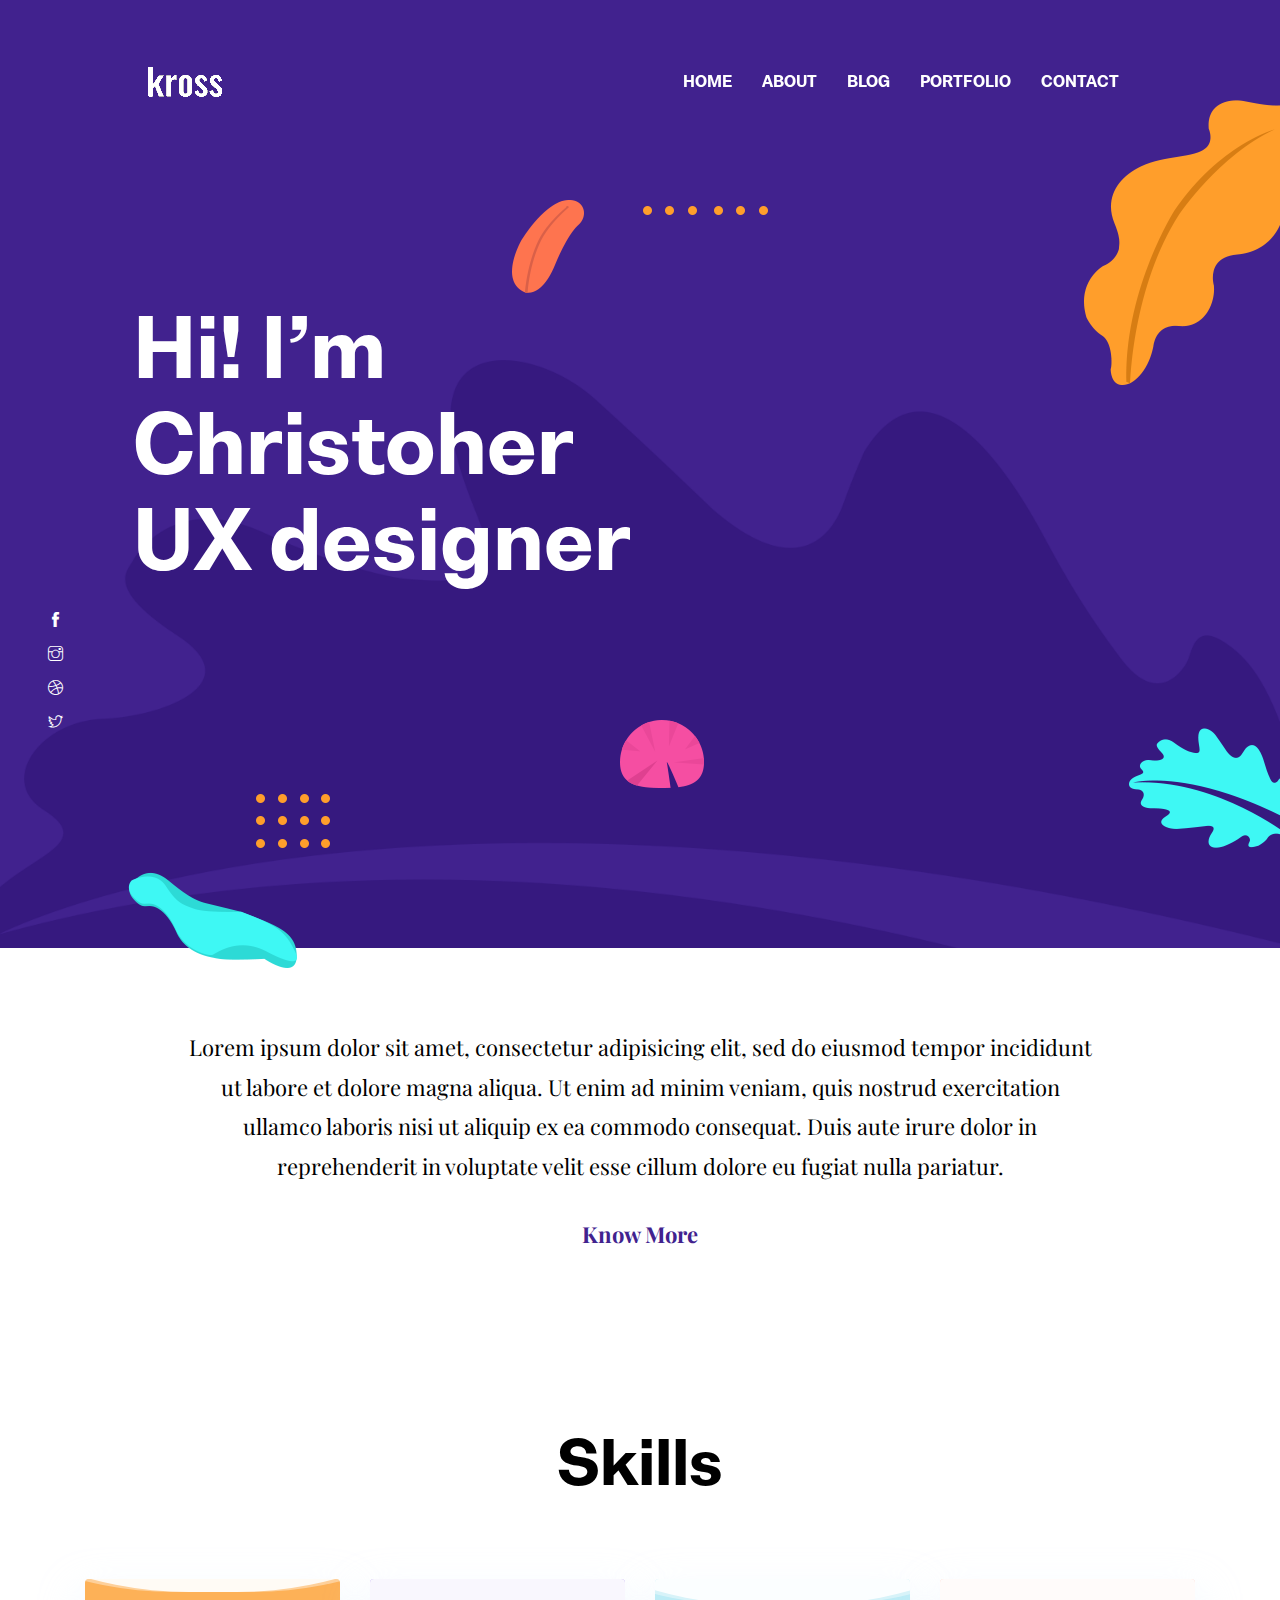
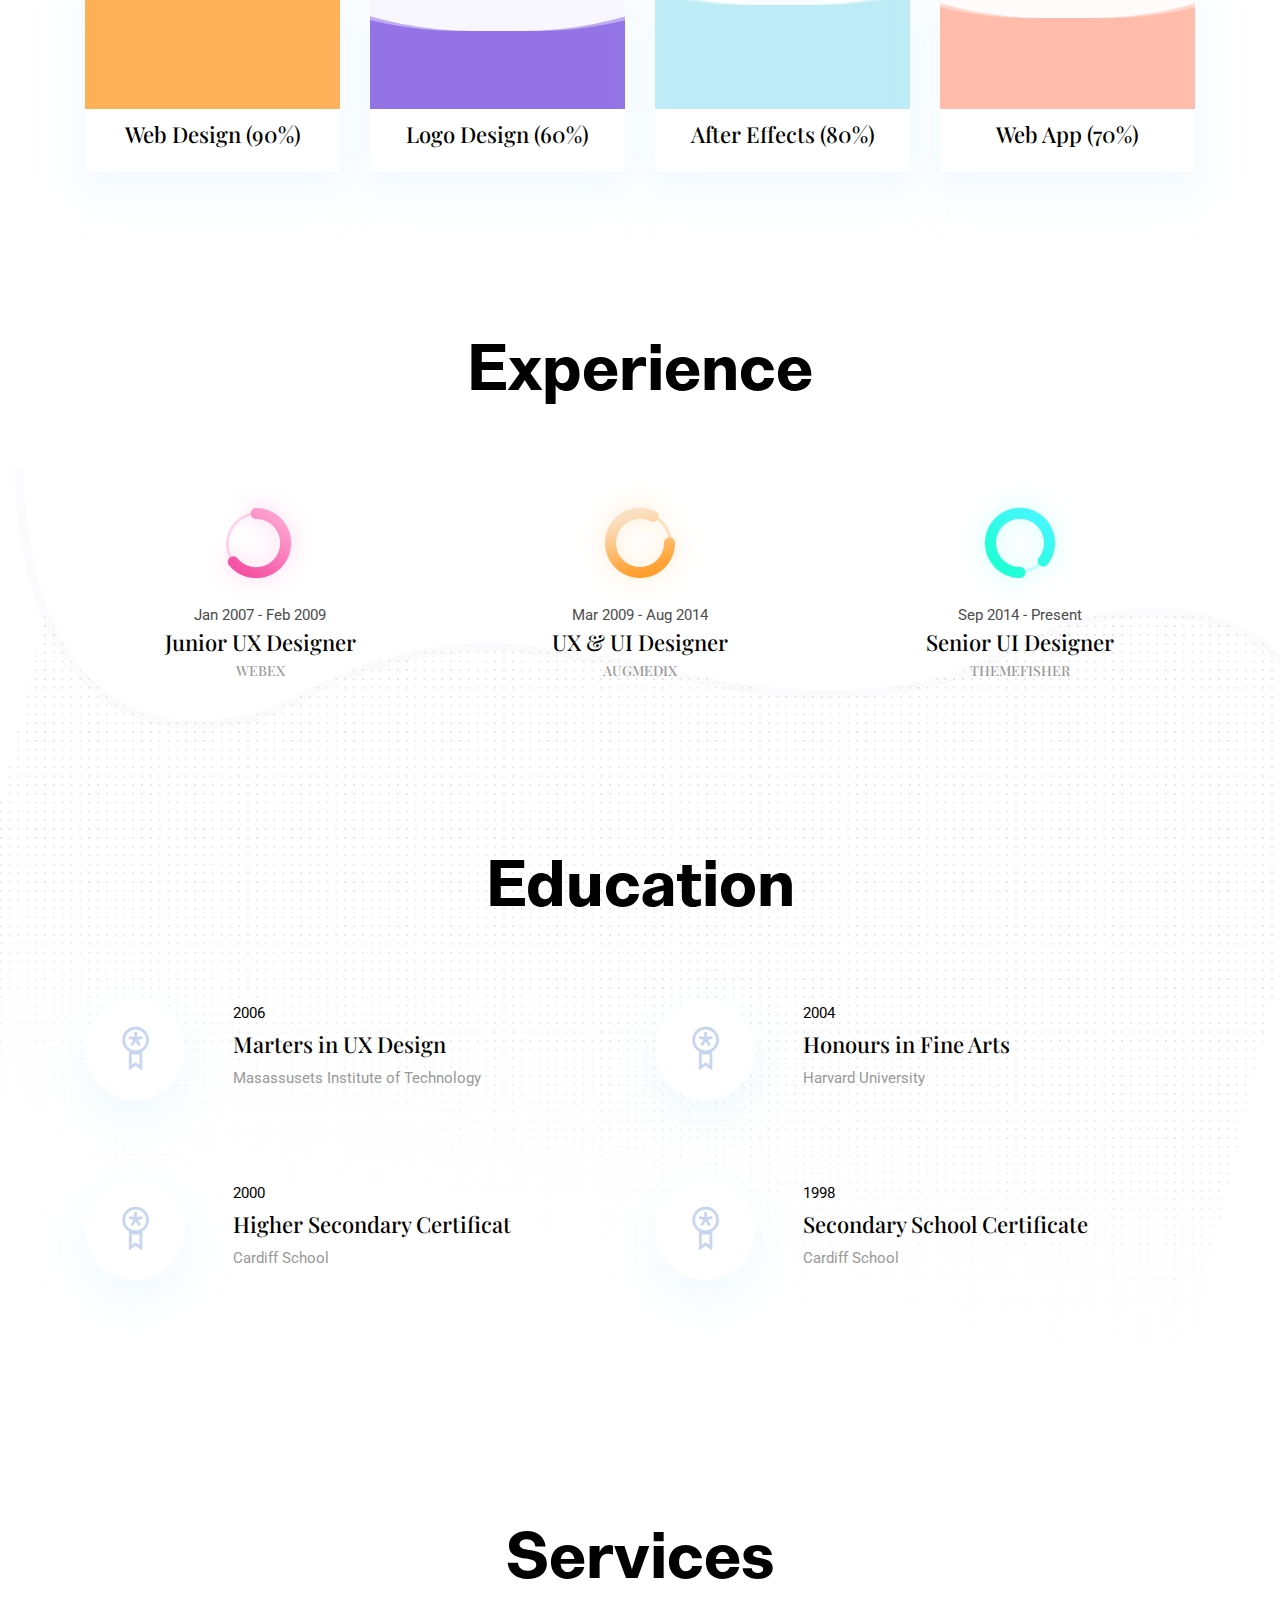
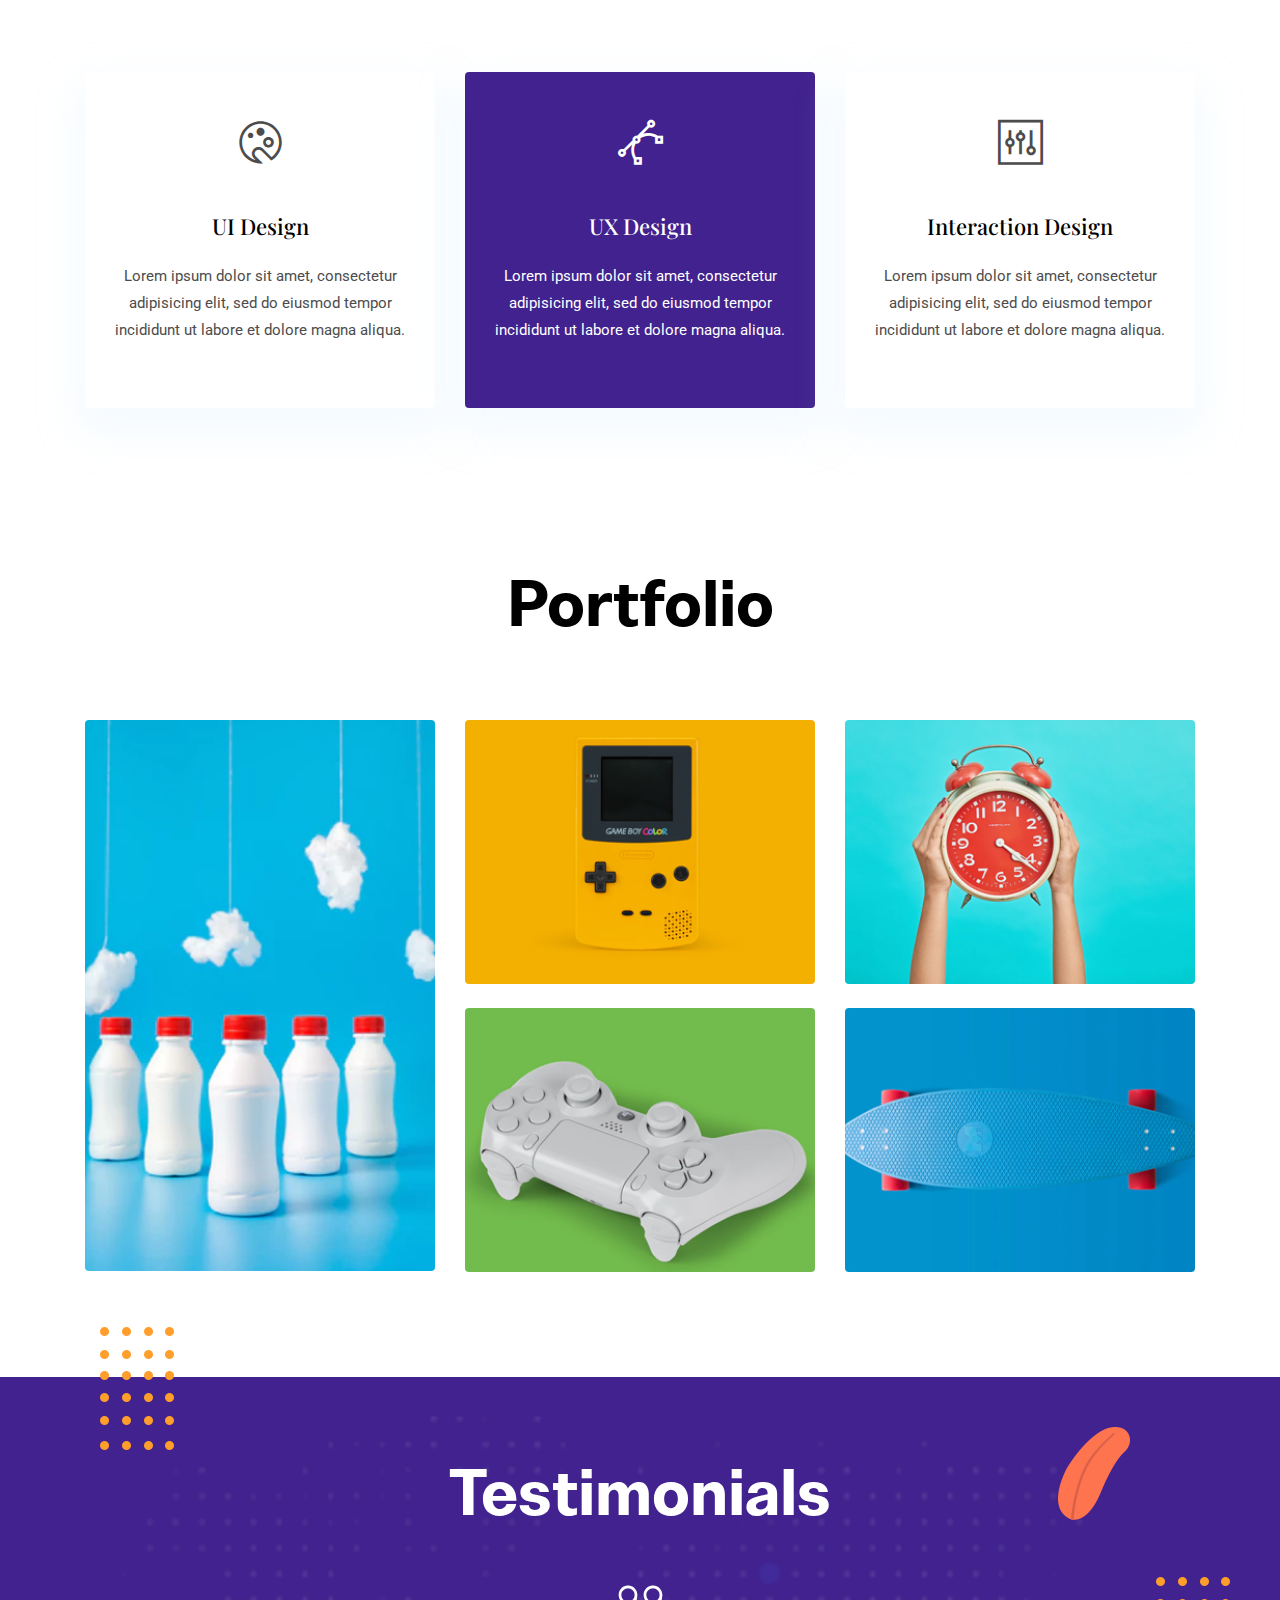
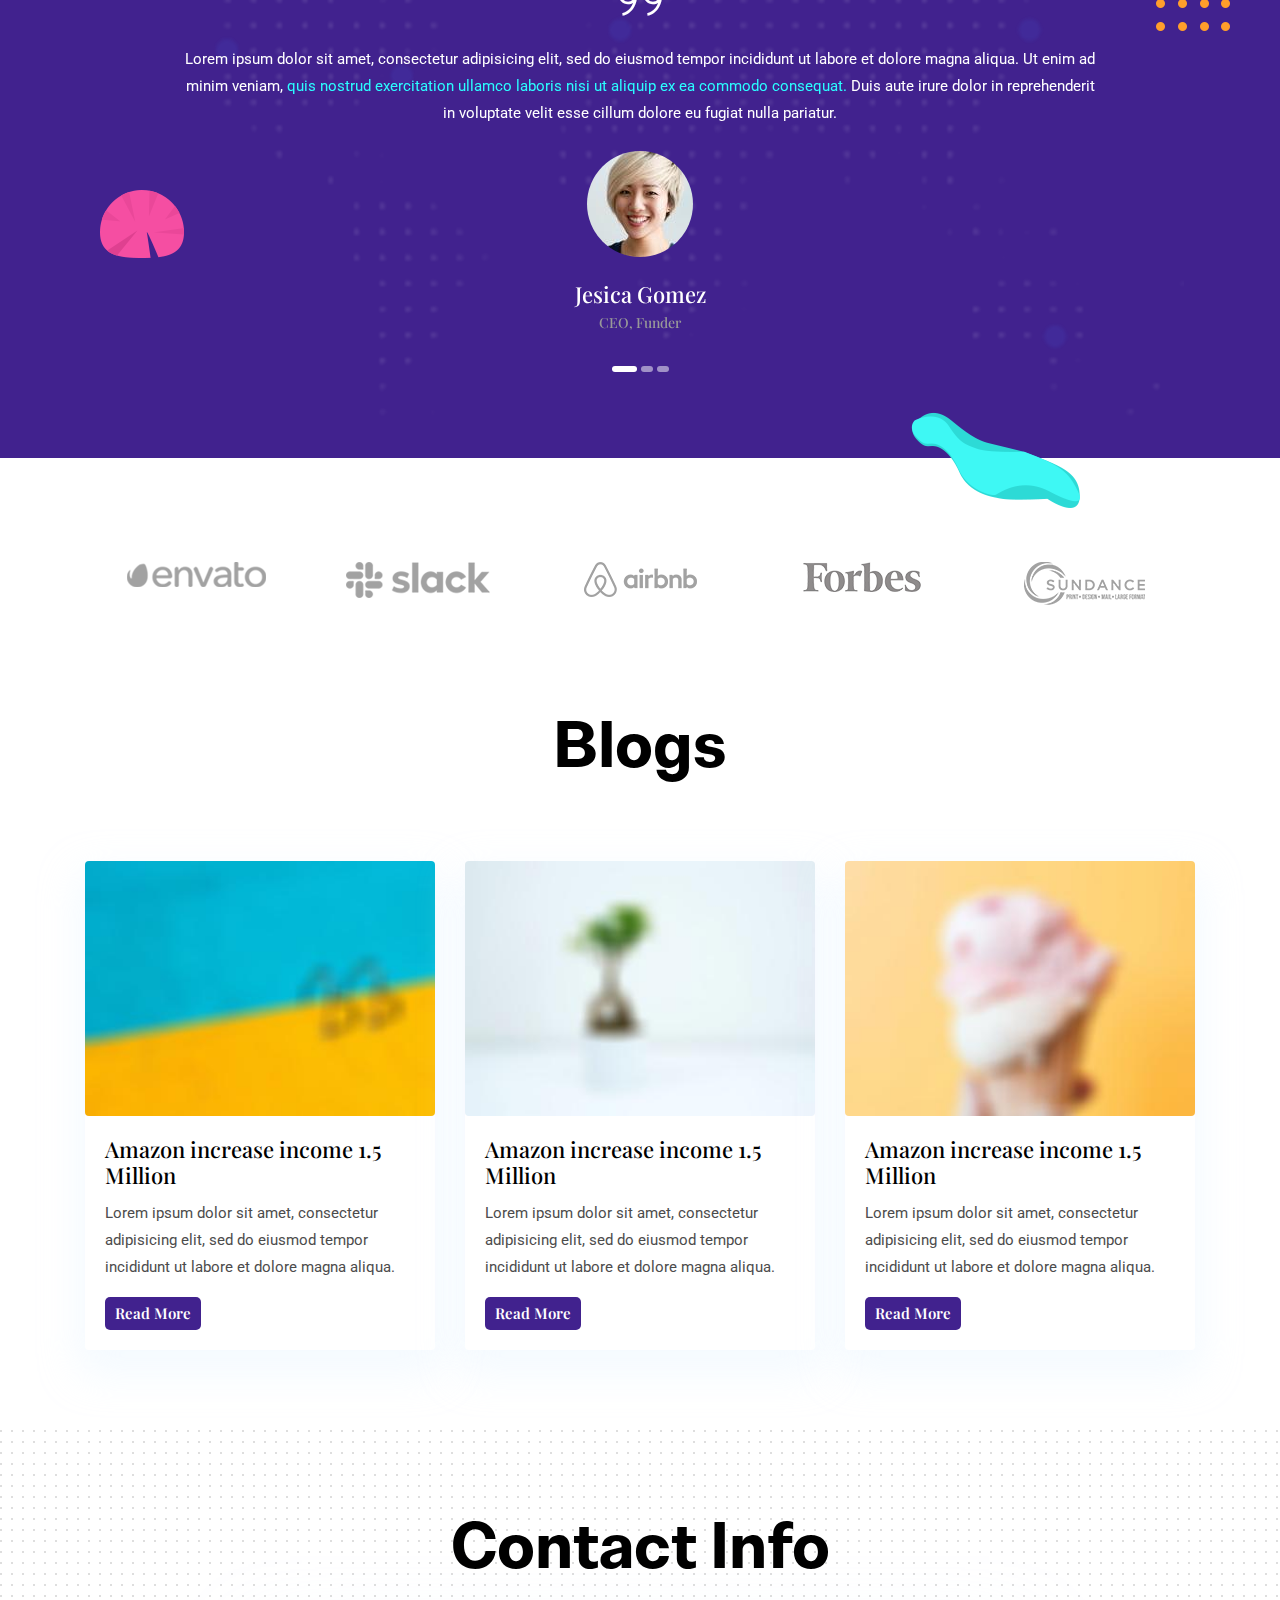
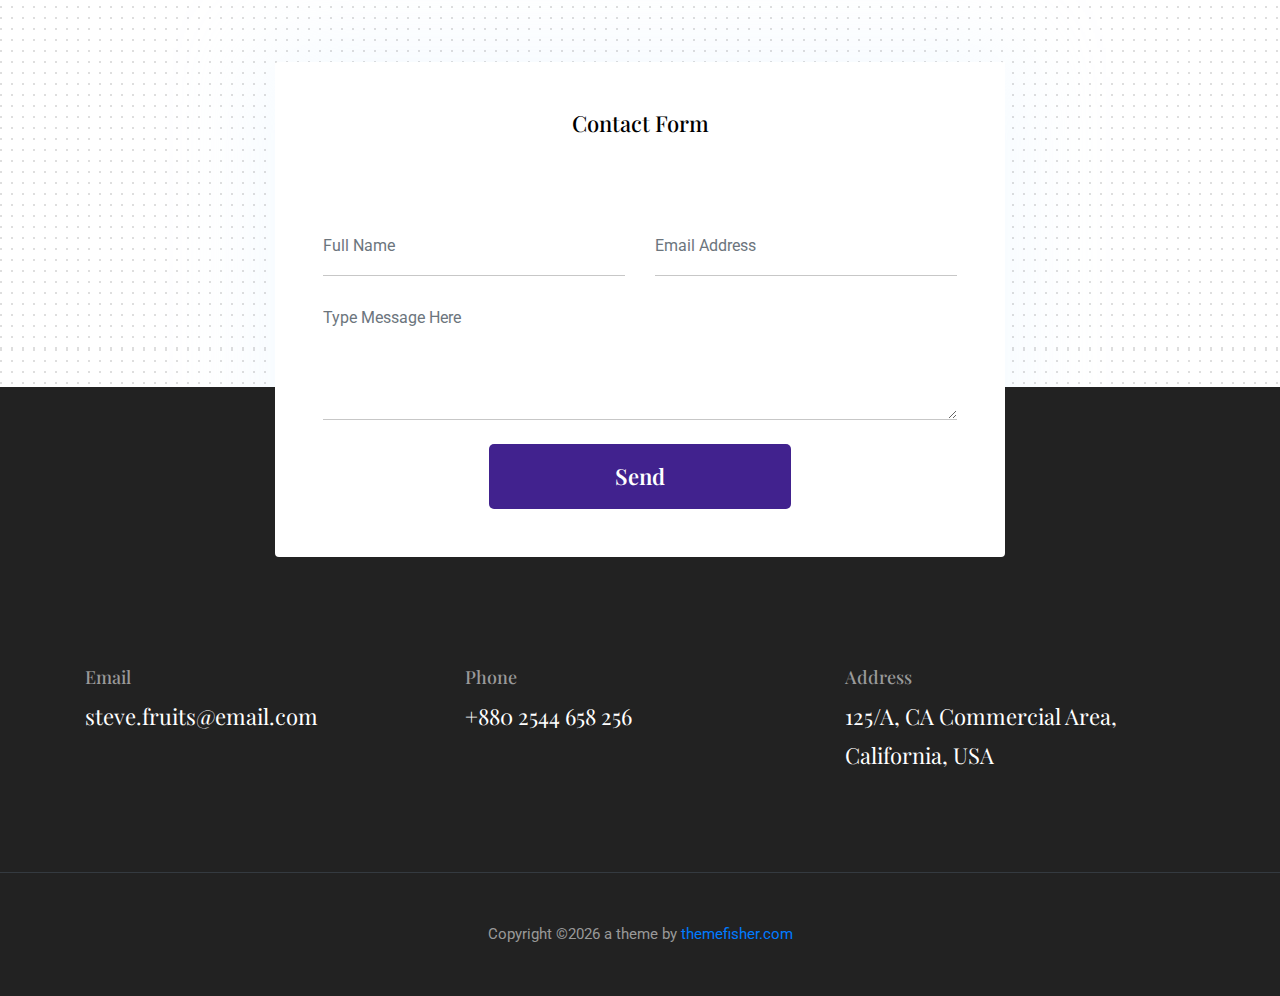
==== index.html @ 49ce43c1 "first commit" ====
<!DOCTYPE html>
<html lang="zxx">

<head>
  <meta charset="utf-8">
  <title>Kross | Portfolio Template</title>

  <!-- mobile responsive meta -->
  <meta name="viewport" content="width=device-width, initial-scale=1">
  <meta name="viewport" content="width=device-width, initial-scale=1, maximum-scale=1">
  
  <!-- ** Plugins Needed for the Project ** -->
  <!-- Bootstrap -->
  <link rel="stylesheet" href="plugins/bootstrap/bootstrap.min.css">
  <!-- slick slider -->
  <link rel="stylesheet" href="plugins/slick/slick.css">
  <!-- themefy-icon -->
  <link rel="stylesheet" href="plugins/themify-icons/themify-icons.css">

  <!-- Main Stylesheet -->
  <link href="css/style.css" rel="stylesheet">
  
  <!--Favicon-->
  <link rel="shortcut icon" href="images/favicon.ico" type="image/x-icon">
  <link rel="icon" href="images/favicon.ico" type="image/x-icon">

</head>

<body>
  

<header class="navigation fixed-top">
  <nav class="navbar navbar-expand-lg navbar-dark">
    <a class="navbar-brand font-tertiary h3" href="index.html"><img src="images/logo.png" alt="Myself"></a>
    <button class="navbar-toggler" type="button" data-toggle="collapse" data-target="#navigation"
      aria-controls="navigation" aria-expanded="false" aria-label="Toggle navigation">
      <span class="navbar-toggler-icon"></span>
    </button>

    <div class="collapse navbar-collapse text-center" id="navigation">
      <ul class="navbar-nav ml-auto">
        <li class="nav-item active">
          <a class="nav-link" href="index.html">Home</a>
        </li>
        <li class="nav-item">
          <a class="nav-link" href="about.html">about</a>
        </li>
        <li class="nav-item">
          <a class="nav-link" href="blog.html">Blog</a>
        </li>
        <li class="nav-item">
          <a class="nav-link" href="portfolio.html">Portfolio</a>
        </li>
        <li class="nav-item">
          <a class="nav-link" href="contact.html">Contact</a>
        </li>
      </ul>
    </div>
  </nav>
</header>

<!-- hero area -->
<section class="hero-area bg-primary" id="parallax">
  <div class="container">
    <div class="row">
      <div class="col-lg-11 mx-auto">
        <h1 class="text-white font-tertiary">Hi! I’m <br> Christoher <br> UX designer</h1>
      </div>
    </div>
  </div>
  <div class="layer-bg w-100">
    <img class="img-fluid w-100" src="images/illustrations/leaf-bg.png" alt="bg-shape">
  </div>
  <div class="layer" id="l2">
    <img src="images/illustrations/dots-cyan.png" alt="bg-shape">
  </div>
  <div class="layer" id="l3">
    <img src="images/illustrations/leaf-orange.png" alt="bg-shape">
  </div>
  <div class="layer" id="l4">
    <img src="images/illustrations/dots-orange.png" alt="bg-shape">
  </div>
  <div class="layer" id="l5">
    <img src="images/illustrations/leaf-yellow.png" alt="bg-shape">
  </div>
  <div class="layer" id="l6">
    <img src="images/illustrations/leaf-cyan.png" alt="bg-shape">
  </div>
  <div class="layer" id="l7">
    <img src="images/illustrations/dots-group-orange.png" alt="bg-shape">
  </div>
  <div class="layer" id="l8">
    <img src="images/illustrations/leaf-pink-round.png" alt="bg-shape">
  </div>
  <div class="layer" id="l9">
    <img src="images/illustrations/leaf-cyan-2.png" alt="bg-shape">
  </div>
  <!-- social icon -->
  <ul class="list-unstyled ml-5 mt-3 position-relative zindex-1">
    <li class="mb-3"><a class="text-white" href="#"><i class="ti-facebook"></i></a></li>
    <li class="mb-3"><a class="text-white" href="#"><i class="ti-instagram"></i></a></li>
    <li class="mb-3"><a class="text-white" href="#"><i class="ti-dribbble"></i></a></li>
    <li class="mb-3"><a class="text-white" href="#"><i class="ti-twitter"></i></a></li>
  </ul>
  <!-- /social icon -->
</section>
<!-- /hero area -->

<!-- about -->
<section class="section">
  <div class="container">
    <div class="row">
      <div class="col-lg-10 mx-auto text-center">
        <p class="font-secondary paragraph-lg text-dark">Lorem ipsum dolor sit amet, consectetur adipisicing elit, sed
          do eiusmod tempor incididunt ut labore et dolore magna aliqua. Ut enim ad minim veniam, quis nostrud
          exercitation ullamco laboris nisi ut aliquip ex ea commodo consequat. Duis aute irure dolor in reprehenderit
          in voluptate velit esse cillum dolore eu fugiat nulla pariatur.</p>
        <a href="about.html" class="btn btn-transparent">know more</a>
      </div>
    </div>
  </div>
</section>
<!-- /about -->

<!-- skills -->
<section class="section">
  <div class="container">
    <div class="row">
      <div class="col-lg-12 text-center">
        <h2 class="section-title">Skills</h2>
      </div>
      <div class="col-lg-3 col-sm-6 mb-4 mb-lg-0">
        <div class="card shadow text-center">
          <div class="position-relative rounded-top progress-wrapper" data-color="#fdb157">
            <div class="wave" data-progress="90%"></div>
          </div>
          <div class="card-footer bg-white">
            <h4 class="card-title">Web Design (90%)</h4>
          </div>
        </div>
      </div>
      <div class="col-lg-3 col-sm-6 mb-4 mb-lg-0">
        <div class="card shadow text-center">
          <div class="position-relative rounded-top progress-wrapper" data-color="#9473e6">
            <div class="wave" data-progress="60%"></div>
          </div>
          <div class="card-footer bg-white">
            <h4 class="card-title">Logo Design (60%)</h4>
          </div>
        </div>
      </div>
      <div class="col-lg-3 col-sm-6 mb-4 mb-lg-0">
        <div class="card shadow text-center">
          <div class="position-relative rounded-top progress-wrapper" data-color="#bdecf6">
            <div class="wave" data-progress="80%"></div>
          </div>
          <div class="card-footer bg-white">
            <h4 class="card-title">After Effects (80%)</h4>
          </div>
        </div>
      </div>
      <div class="col-lg-3 col-sm-6 mb-4 mb-lg-0">
        <div class="card shadow text-center">
          <div class="position-relative rounded-top progress-wrapper" data-color="#ffbcaa">
            <div class="wave" data-progress="70%"></div>
          </div>
          <div class="card-footer bg-white">
            <h4 class="card-title">Web App (70%)</h4>
          </div>
        </div>
      </div>
    </div>
  </div>
</section>
<!-- /skills -->

<!-- experience -->
<section class="section">
  <div class="container">
    <div class="row justify-content-around">
      <div class="col-lg-12 text-center">
        <h2 class="section-title">Experience</h2>
      </div>
      <div class="col-lg-3 col-md-4 text-center">
        <img src="images/experience/icon-1.png" alt="icon">
        <p class="mb-0">Jan 2007 - Feb 2009</p>
        <h4>Junior UX Designer</h4>
        <h6 class="text-light">WEBEX</h6>
      </div>
      <div class="col-lg-3 col-md-4 text-center">
        <img src="images/experience/icon-2.png" alt="icon">
        <p class="mb-0">Mar 2009 - Aug 2014</p>
        <h4>UX & UI Designer</h4>
        <h6 class="text-light">AUGMEDIX</h6>
      </div>
      <div class="col-lg-3 col-md-4 text-center">
        <img src="images/experience/icon-3.png" alt="icon">
        <p class="mb-0">Sep 2014 - Present</p>
        <h4>Senior UI Designer</h4>
        <h6 class="text-light">THEMEFISHER</h6>
      </div>
    </div>
  </div>
</section>
<!-- ./experience -->

<!-- education -->
<section class="section position-relative">
  <div class="container">
    <div class="row">
      <div class="col-lg-12 text-center">
        <h2 class="section-title">Education</h2>
      </div>
      <div class="col-lg-6 col-md-6 mb-80">
        <div class="d-flex">
          <div class="mr-lg-5 mr-3">
            <i class="ti-medall icon icon-light icon-bg bg-white shadow rounded-circle d-block"></i>
          </div>
          <div>
            <p class="text-dark mb-1">2006</p>
            <h4>Marters in UX Design</h4>
            <p class="mb-0 text-light">Masassusets Institute of Technology</p>
          </div>
        </div>
      </div>
      <div class="col-lg-6 col-md-6 mb-80">
        <div class="d-flex">
          <div class="mr-lg-5 mr-3">
            <i class="ti-medall icon icon-light icon-bg bg-white shadow rounded-circle d-block"></i>
          </div>
          <div>
            <p class="text-dark mb-1">2004</p>
            <h4>Honours in Fine Arts</h4>
            <p class="mb-0 text-light">Harvard University</p>
          </div>
        </div>
      </div>
      <div class="col-lg-6 col-md-6 mb-80">
        <div class="d-flex">
          <div class="mr-lg-5 mr-3">
            <i class="ti-medall icon icon-light icon-bg bg-white shadow rounded-circle d-block"></i>
          </div>
          <div>
            <p class="text-dark mb-1">2000</p>
            <h4>Higher Secondary Certificat</h4>
            <p class="mb-0 text-light">Cardiff School</p>
          </div>
        </div>
      </div>
      <div class="col-lg-6 col-md-6 mb-80">
        <div class="d-flex">
          <div class="mr-lg-5 mr-3">
            <i class="ti-medall icon icon-light icon-bg bg-white shadow rounded-circle d-block"></i>
          </div>
          <div>
            <p class="text-dark mb-1">1998</p>
            <h4>Secondary School Certificate</h4>
            <p class="mb-0 text-light">Cardiff School</p>
          </div>
        </div>
      </div>
    </div>
  </div>
  <!-- bg image -->
  <img class="img-fluid edu-bg-image w-100" src="images/backgrounds/education-bg.png" alt="bg-image">
</section>
<!-- /education -->

<!-- services -->
<section class="section">
  <div class="container">
    <div class="row">
      <div class="col-12 text-center">
        <h2 class="section-title">Services</h2>
      </div>
      <div class="col-md-4 mb-4 mb-md-0">
        <div class="card hover-shadow shadow">
          <div class="card-body text-center px-4 py-5">
            <i class="ti-palette icon mb-5 d-inline-block"></i>
            <h4 class="mb-4">UI Design</h4>
            <p>Lorem ipsum dolor sit amet, consectetur adipisicing elit, sed do eiusmod tempor incididunt ut labore et
              dolore magna aliqua.</p>
          </div>
        </div>
      </div>
      <div class="col-md-4 mb-4 mb-md-0">
        <div class="card active-bg-primary hover-shadow shadow">
          <div class="card-body text-center px-4 py-5">
            <i class="ti-vector icon mb-5 d-inline-block"></i>
            <h4 class="mb-4">UX Design</h4>
            <p>Lorem ipsum dolor sit amet, consectetur adipisicing elit, sed do eiusmod tempor incididunt ut labore et
              dolore magna aliqua.</p>
          </div>
        </div>
      </div>
      <div class="col-md-4 mb-4 mb-md-0">
        <div class="card hover-shadow shadow">
          <div class="card-body text-center px-4 py-5">
            <i class="ti-panel icon mb-5 d-inline-block"></i>
            <h4 class="mb-4">Interaction Design</h4>
            <p>Lorem ipsum dolor sit amet, consectetur adipisicing elit, sed do eiusmod tempor incididunt ut labore et
              dolore magna aliqua.</p>
          </div>
        </div>
      </div>
    </div>
  </div>
</section>
<!-- /services -->

<!-- portfolio -->
<section class="section">
  <div class="container">
    <div class="row">
      <div class="col-12 text-center">
        <h2 class="section-title">Portfolio</h2>
      </div>
    </div>
    <div class="row shuffle-wrapper">
      <div class="col-lg-4 col-6 mb-4 shuffle-item">
        <div class="position-relative rounded hover-wrapper">
          <img src="images/portfolio/item-1.png" alt="portfolio-image" class="img-fluid rounded w-100">
          <div class="hover-overlay">
            <div class="hover-content">
              <a class="btn btn-light btn-sm" href="project-single.html">view project</a>
            </div>
          </div>
        </div>
      </div>
      <div class="col-lg-4 col-6 mb-4 shuffle-item">
        <div class="position-relative rounded hover-wrapper">
          <img src="images/portfolio/item-2.png" alt="portfolio-image" class="img-fluid rounded w-100">
          <div class="hover-overlay">
            <div class="hover-content">
              <a class="btn btn-light btn-sm" href="project-single.html">view project</a>
            </div>
          </div>
        </div>
      </div>
      <div class="col-lg-4 col-6 mb-4 shuffle-item">
        <div class="position-relative rounded hover-wrapper">
          <img src="images/portfolio/item-3.png" alt="portfolio-image" class="img-fluid rounded w-100">
          <div class="hover-overlay">
            <div class="hover-content">
              <a class="btn btn-light btn-sm" href="project-single.html">view project</a>
            </div>
          </div>
        </div>
      </div>
      <div class="col-lg-4 col-6 mb-4 shuffle-item">
        <div class="position-relative rounded hover-wrapper">
          <img src="images/portfolio/item-4.png" alt="portfolio-image" class="img-fluid rounded w-100">
          <div class="hover-overlay">
            <div class="hover-content">
              <a class="btn btn-light btn-sm" href="project-single.html">view project</a>
            </div>
          </div>
        </div>
      </div>
      <div class="col-lg-4 col-6 mb-4 shuffle-item">
        <div class="position-relative rounded hover-wrapper">
          <img src="images/portfolio/item-5.png" alt="portfolio-image" class="img-fluid rounded w-100">
          <div class="hover-overlay">
            <div class="hover-content">
              <a class="btn btn-light btn-sm" href="project-single.html">view project</a>
            </div>
          </div>
        </div>
      </div>
    </div>
  </div>
</section>
<!-- /portfolio -->

<!-- testimonial -->
<section class="section bg-primary position-relative testimonial-bg-shapes">
  <div class="container">
    <div class="row">
      <div class="col-12 text-center">
        <h2 class="section-title text-white mb-5">Testimonials</h2>
      </div>
      <div class="col-lg-10 mx-auto testimonial-slider">
        <!-- slider-item -->
        <div class="text-center testimonial-content">
          <i class="ti-quote-right text-white icon mb-4 d-inline-block"></i>
          <p class="text-white mb-4">Lorem ipsum dolor sit amet, consectetur adipisicing elit, sed do eiusmod tempor
            incididunt ut labore et dolore magna aliqua. Ut enim ad minim veniam, <strong>quis nostrud exercitation
              ullamco laboris nisi ut aliquip ex ea commodo consequat.</strong> Duis aute irure dolor in reprehenderit
            in voluptate velit esse cillum dolore eu fugiat nulla pariatur.</p>
          <img class="img-fluid rounded-circle mb-4 d-inline-block" src="images/testimonial/client-1.png"
            alt="client-image">
          <h4 class="text-white">Jesica Gomez</h4>
          <h6 class="text-light mb-4">CEO, Funder</h6>
        </div>
        <!-- slider-item -->
        <div class="text-center testimonial-content">
          <i class="ti-quote-right text-white icon mb-4 d-inline-block"></i>
          <p class="text-white mb-4">Lorem ipsum dolor sit amet, consectetur adipisicing elit, sed do eiusmod tempor
            incididunt ut labore et dolore magna aliqua. Ut enim ad minim veniam, <strong>quis nostrud exercitation
              ullamco
              laboris nisi ut aliquip ex ea commodo consequat.</strong> Duis aute irure dolor in reprehenderit in
            voluptate velit
            esse cillum dolore eu fugiat nulla pariatur.</p>
          <img class="img-fluid rounded-circle mb-4 d-inline-block" src="images/testimonial/client-1.png"
            alt="client-image">
          <h4 class="text-white">Jesica Gomez</h4>
          <h6 class="text-light mb-4">CEO, Funder</h6>
        </div>
        <!-- slider-item -->
        <div class="text-center testimonial-content">
          <i class="ti-quote-right text-white icon mb-4 d-inline-block"></i>
          <p class="text-white mb-4">Lorem ipsum dolor sit amet, consectetur adipisicing elit, sed do eiusmod tempor
            incididunt ut labore et dolore magna aliqua. Ut enim ad minim veniam, <strong>quis nostrud exercitation
              ullamco
              laboris nisi ut aliquip ex ea commodo consequat.</strong> Duis aute irure dolor in reprehenderit in
            voluptate velit
            esse cillum dolore eu fugiat nulla pariatur.</p>
          <img class="img-fluid rounded-circle mb-4 d-inline-block" src="images/testimonial/client-1.png"
            alt="client-image">
          <h4 class="text-white">Jesica Gomez</h4>
          <h6 class="text-light mb-4">CEO, Funder</h6>
        </div>
      </div>
    </div>
  </div>
  <!-- bg shapes -->
  <img src="images/backgrounds/map.png" alt="map" class="img-fluid bg-map">
  <img src="images/illustrations/dots-group-v.png" alt="bg-shape" class="img-fluid bg-shape-1">
  <img src="images/illustrations/leaf-orange.png" alt="bg-shape" class="img-fluid bg-shape-2">
  <img src="images/illustrations/dots-group-sm.png" alt="bg-shape" class="img-fluid bg-shape-3">
  <img src="images/illustrations/leaf-pink-round.png" alt="bg-shape" class="img-fluid bg-shape-4">
  <img src="images/illustrations/leaf-cyan.png" alt="bg-shape" class="img-fluid bg-shape-5">
</section>
<!-- /testimonial -->

<!-- client logo slider -->
<section class="section pb-0">
  <div class="container">
    <div class="client-logo-slider d-flex align-items-center">
      <a href="#" class="text-center d-block outline-0 p-4"><img class="d-unset img-fluid"
          src="images/clients-logo/client-logo-1.png" alt="client-logo"></a>
      <a href="#" class="text-center d-block outline-0 p-4"><img class="d-unset img-fluid"
          src="images/clients-logo/client-logo-2.png" alt="client-logo"></a>
      <a href="#" class="text-center d-block outline-0 p-4"><img class="d-unset img-fluid"
          src="images/clients-logo/client-logo-3.png" alt="client-logo"></a>
      <a href="#" class="text-center d-block outline-0 p-4"><img class="d-unset img-fluid"
          src="images/clients-logo/client-logo-4.png" alt="client-logo"></a>
      <a href="#" class="text-center d-block outline-0 p-4"><img class="d-unset img-fluid"
          src="images/clients-logo/client-logo-5.png" alt="client-logo"></a>
      <a href="#" class="text-center d-block outline-0 p-4"><img class="d-unset img-fluid"
          src="images/clients-logo/client-logo-1.png" alt="client-logo"></a>
      <a href="#" class="text-center d-block outline-0 p-4"><img class="d-unset img-fluid"
          src="images/clients-logo/client-logo-2.png" alt="client-logo"></a>
      <a href="#" class="text-center d-block outline-0 p-4"><img class="d-unset img-fluid"
          src="images/clients-logo/client-logo-3.png" alt="client-logo"></a>
      <a href="#" class="text-center d-block outline-0 p-4"><img class="d-unset img-fluid"
          src="images/clients-logo/client-logo-4.png" alt="client-logo"></a>
      <a href="#" class="text-center d-block outline-0 p-4"><img class="d-unset img-fluid"
          src="images/clients-logo/client-logo-5.png" alt="client-logo"></a>
    </div>
  </div>
</section>
<!-- /client logo slider -->

<!-- blog -->
<section class="section">
  <div class="container">
    <div class="row">
      <div class="col-12 text-center">
        <h2 class="section-title">Blogs</h2>
      </div>
      <div class="col-lg-4 col-sm-6 mb-4 mb-lg-0">
        <article class="card shadow">
          <img class="rounded card-img-top" src="images/blog/post-3.jpg" alt="post-thumb">
          <div class="card-body">
            <h4 class="card-title"><a class="text-dark" href="blog-single.html">Amazon increase income 1.5 Million</a>
            </h4>
            <p class="cars-text">Lorem ipsum dolor sit amet, consectetur adipisicing elit, sed do eiusmod tempor
              incididunt ut labore et
              dolore magna aliqua.</p>
            <a href="blog-single.html" class="btn btn-xs btn-primary">Read More</a>
          </div>
        </article>
      </div>
      <div class="col-lg-4 col-sm-6 mb-4 mb-lg-0">
        <article class="card shadow">
          <img class="rounded card-img-top" src="images/blog/post-4.jpg" alt="post-thumb">
          <div class="card-body">
            <h4 class="card-title"><a class="text-dark" href="blog-single.html">Amazon increase income 1.5 Million</a>
            </h4>
            <p class="cars-text">Lorem ipsum dolor sit amet, consectetur adipisicing elit, sed do eiusmod tempor
              incididunt ut labore et
              dolore magna aliqua.</p>
            <a href="blog-single.html" class="btn btn-xs btn-primary">Read More</a>
          </div>
        </article>
      </div>
      <div class="col-lg-4 col-sm-6 mb-4 mb-lg-0">
        <article class="card shadow">
          <img class="rounded card-img-top" src="images/blog/post-2.jpg" alt="post-thumb">
          <div class="card-body">
            <h4 class="card-title"><a class="text-dark" href="blog-single.html">Amazon increase income 1.5 Million</a>
            </h4>
            <p class="cars-text">Lorem ipsum dolor sit amet, consectetur adipisicing elit, sed do eiusmod tempor
              incididunt ut labore et
              dolore magna aliqua.</p>
            <a href="blog-single.html" class="btn btn-xs btn-primary">Read More</a>
          </div>
        </article>
      </div>
    </div>
  </div>
</section>
<!-- /blog -->

<!-- contact -->
<section class="section section-on-footer" data-background="images/backgrounds/bg-dots.png">
  <div class="container">
    <div class="row">
      <div class="col-12 text-center">
        <h2 class="section-title">Contact Info</h2>
      </div>
      <div class="col-lg-8 mx-auto">
        <div class="bg-white rounded text-center p-5 shadow-down">
          <h4 class="mb-80">Contact Form</h4>
          <form action="#" class="row">
            <div class="col-md-6">
              <input type="text" id="name" name="name" placeholder="Full Name" class="form-control px-0 mb-4">
            </div>
            <div class="col-md-6">
              <input type="email" id="email" name="email" placeholder="Email Address" class="form-control px-0 mb-4">
            </div>
            <div class="col-12">
              <textarea name="message" id="message" class="form-control px-0 mb-4"
                placeholder="Type Message Here"></textarea>
            </div>
            <div class="col-lg-6 col-10 mx-auto">
              <button class="btn btn-primary w-100">send</button>
            </div>
          </form>
        </div>
      </div>
    </div>
  </div>
</section>
<!-- /contact -->

<!-- footer -->
<footer class="bg-dark footer-section">
  <div class="section">
    <div class="container">
      <div class="row">
        <div class="col-md-4">
          <h5 class="text-light">Email</h5>
          <p class="text-white paragraph-lg font-secondary">steve.fruits@email.com</p>
        </div>
        <div class="col-md-4">
          <h5 class="text-light">Phone</h5>
          <p class="text-white paragraph-lg font-secondary">+880 2544 658 256</p>
        </div>
        <div class="col-md-4">
          <h5 class="text-light">Address</h5>
          <p class="text-white paragraph-lg font-secondary">125/A, CA Commercial Area, California, USA</p>
        </div>
      </div>
    </div>
  </div>
  <div class="border-top text-center border-dark py-5">
    <p class="mb-0 text-light">Copyright ©<script>
        var CurrentYear = new Date().getFullYear()
        document.write(CurrentYear)
      </script> a theme by <a href="https://themefisher.com">themefisher.com</a></p>
  </div>
</footer>
<!-- /footer -->

<!-- jQuery -->
<script src="plugins/jQuery/jquery.min.js"></script>
<!-- Bootstrap JS -->
<script src="plugins/bootstrap/bootstrap.min.js"></script>
<!-- slick slider -->
<script src="plugins/slick/slick.min.js"></script>
<!-- filter -->
<script src="plugins/shuffle/shuffle.min.js"></script>

<!-- Main Script -->
<script src="js/script.js"></script>

</body>
</html>
---- plugins/themify-icons/themify-icons.css ----
@font-face{font-family:themify;src:url(fonts/themify.eot?-fvbane);src:url(fonts/themify.eot?#iefix-fvbane) format('embedded-opentype'),url(fonts/themify.woff?-fvbane) format('woff'),url(fonts/themify.ttf?-fvbane) format('truetype'),url(fonts/themify.svg?-fvbane#themify) format('svg');font-weight:400;font-style:normal}[class*=" ti-"],[class^=ti-]{font-family:themify;speak:none;font-style:normal;font-weight:400;font-variant:normal;text-transform:none;line-height:1;-webkit-font-smoothing:antialiased;-moz-osx-font-smoothing:grayscale}.ti-wand:before{content:"\e600"}.ti-volume:before{content:"\e601"}.ti-user:before{content:"\e602"}.ti-unlock:before{content:"\e603"}.ti-unlink:before{content:"\e604"}.ti-trash:before{content:"\e605"}.ti-thought:before{content:"\e606"}.ti-target:before{content:"\e607"}.ti-tag:before{content:"\e608"}.ti-tablet:before{content:"\e609"}.ti-star:before{content:"\e60a"}.ti-spray:before{content:"\e60b"}.ti-signal:before{content:"\e60c"}.ti-shopping-cart:before{content:"\e60d"}.ti-shopping-cart-full:before{content:"\e60e"}.ti-settings:before{content:"\e60f"}.ti-search:before{content:"\e610"}.ti-zoom-in:before{content:"\e611"}.ti-zoom-out:before{content:"\e612"}.ti-cut:before{content:"\e613"}.ti-ruler:before{content:"\e614"}.ti-ruler-pencil:before{content:"\e615"}.ti-ruler-alt:before{content:"\e616"}.ti-bookmark:before{content:"\e617"}.ti-bookmark-alt:before{content:"\e618"}.ti-reload:before{content:"\e619"}.ti-plus:before{content:"\e61a"}.ti-pin:before{content:"\e61b"}.ti-pencil:before{content:"\e61c"}.ti-pencil-alt:before{content:"\e61d"}.ti-paint-roller:before{content:"\e61e"}.ti-paint-bucket:before{content:"\e61f"}.ti-na:before{content:"\e620"}.ti-mobile:before{content:"\e621"}.ti-minus:before{content:"\e622"}.ti-medall:before{content:"\e623"}.ti-medall-alt:before{content:"\e624"}.ti-marker:before{content:"\e625"}.ti-marker-alt:before{content:"\e626"}.ti-arrow-up:before{content:"\e627"}.ti-arrow-right:before{content:"\e628"}.ti-arrow-left:before{content:"\e629"}.ti-arrow-down:before{content:"\e62a"}.ti-lock:before{content:"\e62b"}.ti-location-arrow:before{content:"\e62c"}.ti-link:before{content:"\e62d"}.ti-layout:before{content:"\e62e"}.ti-layers:before{content:"\e62f"}.ti-layers-alt:before{content:"\e630"}.ti-key:before{content:"\e631"}.ti-import:before{content:"\e632"}.ti-image:before{content:"\e633"}.ti-heart:before{content:"\e634"}.ti-heart-broken:before{content:"\e635"}.ti-hand-stop:before{content:"\e636"}.ti-hand-open:before{content:"\e637"}.ti-hand-drag:before{content:"\e638"}.ti-folder:before{content:"\e639"}.ti-flag:before{content:"\e63a"}.ti-flag-alt:before{content:"\e63b"}.ti-flag-alt-2:before{content:"\e63c"}.ti-eye:before{content:"\e63d"}.ti-export:before{content:"\e63e"}.ti-exchange-vertical:before{content:"\e63f"}.ti-desktop:before{content:"\e640"}.ti-cup:before{content:"\e641"}.ti-crown:before{content:"\e642"}.ti-comments:before{content:"\e643"}.ti-comment:before{content:"\e644"}.ti-comment-alt:before{content:"\e645"}.ti-close:before{content:"\e646"}.ti-clip:before{content:"\e647"}.ti-angle-up:before{content:"\e648"}.ti-angle-right:before{content:"\e649"}.ti-angle-left:before{content:"\e64a"}.ti-angle-down:before{content:"\e64b"}.ti-check:before{content:"\e64c"}.ti-check-box:before{content:"\e64d"}.ti-camera:before{content:"\e64e"}.ti-announcement:before{content:"\e64f"}.ti-brush:before{content:"\e650"}.ti-briefcase:before{content:"\e651"}.ti-bolt:before{content:"\e652"}.ti-bolt-alt:before{content:"\e653"}.ti-blackboard:before{content:"\e654"}.ti-bag:before{content:"\e655"}.ti-move:before{content:"\e656"}.ti-arrows-vertical:before{content:"\e657"}.ti-arrows-horizontal:before{content:"\e658"}.ti-fullscreen:before{content:"\e659"}.ti-arrow-top-right:before{content:"\e65a"}.ti-arrow-top-left:before{content:"\e65b"}.ti-arrow-circle-up:before{content:"\e65c"}.ti-arrow-circle-right:before{content:"\e65d"}.ti-arrow-circle-left:before{content:"\e65e"}.ti-arrow-circle-down:before{content:"\e65f"}.ti-angle-double-up:before{content:"\e660"}.ti-angle-double-right:before{content:"\e661"}.ti-angle-double-left:before{content:"\e662"}.ti-angle-double-down:before{content:"\e663"}.ti-zip:before{content:"\e664"}.ti-world:before{content:"\e665"}.ti-wheelchair:before{content:"\e666"}.ti-view-list:before{content:"\e667"}.ti-view-list-alt:before{content:"\e668"}.ti-view-grid:before{content:"\e669"}.ti-uppercase:before{content:"\e66a"}.ti-upload:before{content:"\e66b"}.ti-underline:before{content:"\e66c"}.ti-truck:before{content:"\e66d"}.ti-timer:before{content:"\e66e"}.ti-ticket:before{content:"\e66f"}.ti-thumb-up:before{content:"\e670"}.ti-thumb-down:before{content:"\e671"}.ti-text:before{content:"\e672"}.ti-stats-up:before{content:"\e673"}.ti-stats-down:before{content:"\e674"}.ti-split-v:before{content:"\e675"}.ti-split-h:before{content:"\e676"}.ti-smallcap:before{content:"\e677"}.ti-shine:before{content:"\e678"}.ti-shift-right:before{content:"\e679"}.ti-shift-left:before{content:"\e67a"}.ti-shield:before{content:"\e67b"}.ti-notepad:before{content:"\e67c"}.ti-server:before{content:"\e67d"}.ti-quote-right:before{content:"\e67e"}.ti-quote-left:before{content:"\e67f"}.ti-pulse:before{content:"\e680"}.ti-printer:before{content:"\e681"}.ti-power-off:before{content:"\e682"}.ti-plug:before{content:"\e683"}.ti-pie-chart:before{content:"\e684"}.ti-paragraph:before{content:"\e685"}.ti-panel:before{content:"\e686"}.ti-package:before{content:"\e687"}.ti-music:before{content:"\e688"}.ti-music-alt:before{content:"\e689"}.ti-mouse:before{content:"\e68a"}.ti-mouse-alt:before{content:"\e68b"}.ti-money:before{content:"\e68c"}.ti-microphone:before{content:"\e68d"}.ti-menu:before{content:"\e68e"}.ti-menu-alt:before{content:"\e68f"}.ti-map:before{content:"\e690"}.ti-map-alt:before{content:"\e691"}.ti-loop:before{content:"\e692"}.ti-location-pin:before{content:"\e693"}.ti-list:before{content:"\e694"}.ti-light-bulb:before{content:"\e695"}.ti-Italic:before{content:"\e696"}.ti-info:before{content:"\e697"}.ti-infinite:before{content:"\e698"}.ti-id-badge:before{content:"\e699"}.ti-hummer:before{content:"\e69a"}.ti-home:before{content:"\e69b"}.ti-help:before{content:"\e69c"}.ti-headphone:before{content:"\e69d"}.ti-harddrives:before{content:"\e69e"}.ti-harddrive:before{content:"\e69f"}.ti-gift:before{content:"\e6a0"}.ti-game:before{content:"\e6a1"}.ti-filter:before{content:"\e6a2"}.ti-files:before{content:"\e6a3"}.ti-file:before{content:"\e6a4"}.ti-eraser:before{content:"\e6a5"}.ti-envelope:before{content:"\e6a6"}.ti-download:before{content:"\e6a7"}.ti-direction:before{content:"\e6a8"}.ti-direction-alt:before{content:"\e6a9"}.ti-dashboard:before{content:"\e6aa"}.ti-control-stop:before{content:"\e6ab"}.ti-control-shuffle:before{content:"\e6ac"}.ti-control-play:before{content:"\e6ad"}.ti-control-pause:before{content:"\e6ae"}.ti-control-forward:before{content:"\e6af"}.ti-control-backward:before{content:"\e6b0"}.ti-cloud:before{content:"\e6b1"}.ti-cloud-up:before{content:"\e6b2"}.ti-cloud-down:before{content:"\e6b3"}.ti-clipboard:before{content:"\e6b4"}.ti-car:before{content:"\e6b5"}.ti-calendar:before{content:"\e6b6"}.ti-book:before{content:"\e6b7"}.ti-bell:before{content:"\e6b8"}.ti-basketball:before{content:"\e6b9"}.ti-bar-chart:before{content:"\e6ba"}.ti-bar-chart-alt:before{content:"\e6bb"}.ti-back-right:before{content:"\e6bc"}.ti-back-left:before{content:"\e6bd"}.ti-arrows-corner:before{content:"\e6be"}.ti-archive:before{content:"\e6bf"}.ti-anchor:before{content:"\e6c0"}.ti-align-right:before{content:"\e6c1"}.ti-align-left:before{content:"\e6c2"}.ti-align-justify:before{content:"\e6c3"}.ti-align-center:before{content:"\e6c4"}.ti-alert:before{content:"\e6c5"}.ti-alarm-clock:before{content:"\e6c6"}.ti-agenda:before{content:"\e6c7"}.ti-write:before{content:"\e6c8"}.ti-window:before{content:"\e6c9"}.ti-widgetized:before{content:"\e6ca"}.ti-widget:before{content:"\e6cb"}.ti-widget-alt:before{content:"\e6cc"}.ti-wallet:before{content:"\e6cd"}.ti-video-clapper:before{content:"\e6ce"}.ti-video-camera:before{content:"\e6cf"}.ti-vector:before{content:"\e6d0"}.ti-themify-logo:before{content:"\e6d1"}.ti-themify-favicon:before{content:"\e6d2"}.ti-themify-favicon-alt:before{content:"\e6d3"}.ti-support:before{content:"\e6d4"}.ti-stamp:before{content:"\e6d5"}.ti-split-v-alt:before{content:"\e6d6"}.ti-slice:before{content:"\e6d7"}.ti-shortcode:before{content:"\e6d8"}.ti-shift-right-alt:before{content:"\e6d9"}.ti-shift-left-alt:before{content:"\e6da"}.ti-ruler-alt-2:before{content:"\e6db"}.ti-receipt:before{content:"\e6dc"}.ti-pin2:before{content:"\e6dd"}.ti-pin-alt:before{content:"\e6de"}.ti-pencil-alt2:before{content:"\e6df"}.ti-palette:before{content:"\e6e0"}.ti-more:before{content:"\e6e1"}.ti-more-alt:before{content:"\e6e2"}.ti-microphone-alt:before{content:"\e6e3"}.ti-magnet:before{content:"\e6e4"}.ti-line-double:before{content:"\e6e5"}.ti-line-dotted:before{content:"\e6e6"}.ti-line-dashed:before{content:"\e6e7"}.ti-layout-width-full:before{content:"\e6e8"}.ti-layout-width-default:before{content:"\e6e9"}.ti-layout-width-default-alt:before{content:"\e6ea"}.ti-layout-tab:before{content:"\e6eb"}.ti-layout-tab-window:before{content:"\e6ec"}.ti-layout-tab-v:before{content:"\e6ed"}.ti-layout-tab-min:before{content:"\e6ee"}.ti-layout-slider:before{content:"\e6ef"}.ti-layout-slider-alt:before{content:"\e6f0"}.ti-layout-sidebar-right:before{content:"\e6f1"}.ti-layout-sidebar-none:before{content:"\e6f2"}.ti-layout-sidebar-left:before{content:"\e6f3"}.ti-layout-placeholder:before{content:"\e6f4"}.ti-layout-menu:before{content:"\e6f5"}.ti-layout-menu-v:before{content:"\e6f6"}.ti-layout-menu-separated:before{content:"\e6f7"}.ti-layout-menu-full:before{content:"\e6f8"}.ti-layout-media-right-alt:before{content:"\e6f9"}.ti-layout-media-right:before{content:"\e6fa"}.ti-layout-media-overlay:before{content:"\e6fb"}.ti-layout-media-overlay-alt:before{content:"\e6fc"}.ti-layout-media-overlay-alt-2:before{content:"\e6fd"}.ti-layout-media-left-alt:before{content:"\e6fe"}.ti-layout-media-left:before{content:"\e6ff"}.ti-layout-media-center-alt:before{content:"\e700"}.ti-layout-media-center:before{content:"\e701"}.ti-layout-list-thumb:before{content:"\e702"}.ti-layout-list-thumb-alt:before{content:"\e703"}.ti-layout-list-post:before{content:"\e704"}.ti-layout-list-large-image:before{content:"\e705"}.ti-layout-line-solid:before{content:"\e706"}.ti-layout-grid4:before{content:"\e707"}.ti-layout-grid3:before{content:"\e708"}.ti-layout-grid2:before{content:"\e709"}.ti-layout-grid2-thumb:before{content:"\e70a"}.ti-layout-cta-right:before{content:"\e70b"}.ti-layout-cta-left:before{content:"\e70c"}.ti-layout-cta-center:before{content:"\e70d"}.ti-layout-cta-btn-right:before{content:"\e70e"}.ti-layout-cta-btn-left:before{content:"\e70f"}.ti-layout-column4:before{content:"\e710"}.ti-layout-column3:before{content:"\e711"}.ti-layout-column2:before{content:"\e712"}.ti-layout-accordion-separated:before{content:"\e713"}.ti-layout-accordion-merged:before{content:"\e714"}.ti-layout-accordion-list:before{content:"\e715"}.ti-ink-pen:before{content:"\e716"}.ti-info-alt:before{content:"\e717"}.ti-help-alt:before{content:"\e718"}.ti-headphone-alt:before{content:"\e719"}.ti-hand-point-up:before{content:"\e71a"}.ti-hand-point-right:before{content:"\e71b"}.ti-hand-point-left:before{content:"\e71c"}.ti-hand-point-down:before{content:"\e71d"}.ti-gallery:before{content:"\e71e"}.ti-face-smile:before{content:"\e71f"}.ti-face-sad:before{content:"\e720"}.ti-credit-card:before{content:"\e721"}.ti-control-skip-forward:before{content:"\e722"}.ti-control-skip-backward:before{content:"\e723"}.ti-control-record:before{content:"\e724"}.ti-control-eject:before{content:"\e725"}.ti-comments-smiley:before{content:"\e726"}.ti-brush-alt:before{content:"\e727"}.ti-youtube:before{content:"\e728"}.ti-vimeo:before{content:"\e729"}.ti-twitter:before{content:"\e72a"}.ti-time:before{content:"\e72b"}.ti-tumblr:before{content:"\e72c"}.ti-skype:before{content:"\e72d"}.ti-share:before{content:"\e72e"}.ti-share-alt:before{content:"\e72f"}.ti-rocket:before{content:"\e730"}.ti-pinterest:before{content:"\e731"}.ti-new-window:before{content:"\e732"}.ti-microsoft:before{content:"\e733"}.ti-list-ol:before{content:"\e734"}.ti-linkedin:before{content:"\e735"}.ti-layout-sidebar-2:before{content:"\e736"}.ti-layout-grid4-alt:before{content:"\e737"}.ti-layout-grid3-alt:before{content:"\e738"}.ti-layout-grid2-alt:before{content:"\e739"}.ti-layout-column4-alt:before{content:"\e73a"}.ti-layout-column3-alt:before{content:"\e73b"}.ti-layout-column2-alt:before{content:"\e73c"}.ti-instagram:before{content:"\e73d"}.ti-google:before{content:"\e73e"}.ti-github:before{content:"\e73f"}.ti-flickr:before{content:"\e740"}.ti-facebook:before{content:"\e741"}.ti-dropbox:before{content:"\e742"}.ti-dribbble:before{content:"\e743"}.ti-apple:before{content:"\e744"}.ti-android:before{content:"\e745"}.ti-save:before{content:"\e746"}.ti-save-alt:before{content:"\e747"}.ti-yahoo:before{content:"\e748"}.ti-wordpress:before{content:"\e749"}.ti-vimeo-alt:before{content:"\e74a"}.ti-twitter-alt:before{content:"\e74b"}.ti-tumblr-alt:before{content:"\e74c"}.ti-trello:before{content:"\e74d"}.ti-stack-overflow:before{content:"\e74e"}.ti-soundcloud:before{content:"\e74f"}.ti-sharethis:before{content:"\e750"}.ti-sharethis-alt:before{content:"\e751"}.ti-reddit:before{content:"\e752"}.ti-pinterest-alt:before{content:"\e753"}.ti-microsoft-alt:before{content:"\e754"}.ti-linux:before{content:"\e755"}.ti-jsfiddle:before{content:"\e756"}.ti-joomla:before{content:"\e757"}.ti-html5:before{content:"\e758"}.ti-flickr-alt:before{content:"\e759"}.ti-email:before{content:"\e75a"}.ti-drupal:before{content:"\e75b"}.ti-dropbox-alt:before{content:"\e75c"}.ti-css3:before{content:"\e75d"}.ti-rss:before{content:"\e75e"}.ti-rss-alt:before{content:"\e75f"}
---- css/style.css ----
/*!------------------------------------------------------------------
[MAIN STYLESHEET]

PROJECT:	Project Name
VERSION:	Versoin Number
-------------------------------------------------------------------*/
/*------------------------------------------------------------------
[TABLE OF CONTENTS]
-------------------------------------------------------------------*/
/*  typography */
@import url("https://fonts.googleapis.com/css?family=Playfair+Display:400,700|Roboto:300,400,500,700");
@font-face {
  font-family: 'BwNistaInt-xBd';
  src: url("../plugins/fonts/BwNistaInt-xBd.woff") format("woff");
  font-style: normal;
  font-display: swap;
}

body {
  line-height: 1.2;
  font-family: "Roboto", sans-serif;
  -webkit-font-smoothing: antialiased;
  font-size: 15px;
  color: #4c4c4c;
}

p, .paragraph {
  font-weight: 400;
  color: #4c4c4c;
  font-size: 15px;
  line-height: 1.8;
  font-family: "Roboto", sans-serif;
}

p-lg, .paragraph-lg {
  font-size: 22px;
}

h1, h2, h3, h4, h5, h6 {
  color: #000;
  font-family: "Playfair Display", serif;
  line-height: 1.2;
}

h1, .h1 {
  font-size: 80px;
}

@media (max-width: 991px) {
  h1, .h1 {
    font-size: 65px;
  }
}

h2, .h2 {
  font-size: 60px;
}

@media (max-width: 991px) {
  h2, .h2 {
    font-size: 50px;
  }
}

h3, .h3 {
  font-size: 40px;
}

h4, .h4 {
  font-size: 22px;
}

h5, .h5 {
  font-size: 18px;
}

h6, .h6 {
  font-size: 14px;
}

/* Button style */
.btn {
  font-size: 22px;
  font-family: "Playfair Display", serif;
  text-transform: capitalize;
  padding: 16px 44px;
  border-radius: 5px;
  font-weight: 600;
  border: 0;
  position: relative;
  z-index: 1;
  transition: .2s ease;
}

.btn:focus {
  outline: 0;
  box-shadow: none !important;
}

.btn:active {
  box-shadow: none;
}

.btn-sm {
  font-size: 15px;
  padding: 10px 30px;
}

.btn-xs {
  padding: 5px 10px;
  font-size: 15px;
}

.btn-primary {
  background: #41228e;
  color: #fff;
}

.btn-primary:active {
  background: #542cb7 !important;
}

.btn-primary:hover {
  background: #542cb7;
}

.btn-primary.focus, .btn-primary.active {
  background: #542cb7 !important;
  box-shadow: none !important;
}

.btn-transparent {
  background: transparent;
  color: #41228e;
  font-weight: bold;
}

.btn-transparent:active, .btn-transparent:hover {
  color: #41228e;
}

body {
  background-color: #fff;
  overflow-x: hidden;
}

::-moz-selection {
  background: #542cb7;
  color: #fff;
}

::selection {
  background: #542cb7;
  color: #fff;
}

/* preloader */
.preloader {
  position: fixed;
  top: 0;
  left: 0;
  right: 0;
  bottom: 0;
  background-color: #fff;
  z-index: 999;
  display: flex;
  align-items: center;
  justify-content: center;
}

ol,
ul {
  list-style-type: none;
  margin: 0px;
}

img {
  vertical-align: middle;
  border: 0;
}

a,
a:hover,
a:focus {
  text-decoration: none;
}

a,
button,
select {
  cursor: pointer;
  transition: .2s ease;
}

a:focus,
button:focus,
select:focus {
  outline: 0;
}

a.text-dark:hover {
  color: #41228e !important;
}

a:hover {
  color: #41228e;
}

.slick-slide {
  outline: 0;
}

.section {
  padding-top: 80px;
  padding-bottom: 80px;
}

.section-title {
  margin-bottom: 80px;
  font-family: "BwNistaInt-xBd";
}

.bg-cover {
  background-size: cover;
  background-position: center center;
  background-repeat: no-repeat;
}

/* overlay */
.overlay {
  position: relative;
}

.overlay::before {
  position: absolute;
  content: '';
  height: 100%;
  width: 100%;
  top: 0;
  left: 0;
  background: #000;
  opacity: .5;
}

.outline-0 {
  outline: 0 !important;
}

.d-unset {
  display: unset !important;
}

.bg-primary {
  background: #41228e !important;
}

.bg-gray {
  background: #eaeaea !important;
}

.text-primary {
  color: #41228e !important;
}

.text-color {
  color: #4c4c4c;
}

.text-dark {
  color: #000 !important;
}

.text-light {
  color: #999999 !important;
}

.mb-10 {
  margin-bottom: 10px !important;
}

.mb-20 {
  margin-bottom: 20px !important;
}

.mb-30 {
  margin-bottom: 30px !important;
}

.mb-40 {
  margin-bottom: 40px !important;
}

.mb-50 {
  margin-bottom: 50px !important;
}

.mb-60 {
  margin-bottom: 60px !important;
}

.mb-70 {
  margin-bottom: 70px !important;
}

.mb-80 {
  margin-bottom: 80px !important;
}

.mb-90 {
  margin-bottom: 90px !important;
}

.mb-100 {
  margin-bottom: 100px !important;
}

.zindex-1 {
  z-index: 1;
}

.rounded-lg {
  border-radius: 15px;
}

.overflow-hidden {
  overflow: hidden;
}

.font-secondary {
  font-family: "Playfair Display", serif !important;
}

.font-tertiary {
  font-family: "BwNistaInt-xBd" !important;
}

.shadow {
  box-shadow: 0px 18px 39.1px 6.9px rgba(224, 241, 255, 0.34) !important;
}

.bg-dark {
  background-color: #222222 !important;
}

/* icon */
.icon {
  font-size: 45px;
}

.icon-bg {
  height: 100px;
  width: 100px;
  line-height: 100px;
  text-align: center;
}

.icon-light {
  color: #c8d5ef;
}

/* /icon */
/* slick slider */
.slick-dots {
  text-align: center;
  padding-left: 0;
}

.slick-dots li {
  display: inline-block;
  margin: 2px;
}

.slick-dots li.slick-active button {
  background: #fff;
  width: 25px;
}

.slick-dots li button {
  height: 6px;
  width: 12px;
  background: rgba(255, 255, 255, 0.5);
  color: transparent;
  border-radius: 10px;
  overflow: hidden;
  transition: .2s ease;
  border: 0;
}

/* /slick slider */
/* form */
.form-control {
  border: 0;
  border-radius: 0;
  border-bottom: 1px solid #c7c7c7;
  height: 60px;
}

.form-control:focus {
  border-color: #41228e;
  outline: 0;
  box-shadow: none !important;
}

textarea.form-control {
  height: 120px;
}

/* /form */
/* card */
.card {
  border: 0;
}

.card-header {
  border: 0;
}

.card-footer {
  border: 0;
}

/* /card */
.navigation {
  padding: 40px 130px;
  transition: .3s ease;
}

.navigation.nav-bg {
  background-color: #41228e;
  padding: 15px 100px;
}

@media (max-width: 991px) {
  .navigation.nav-bg {
    padding: 15px 20px;
  }
}

@media (max-width: 991px) {
  .navigation {
    padding: 20px;
    background: #41228e;
  }
}

.navbar .nav-item .nav-link {
  font-family: "BwNistaInt-xBd";
  text-transform: uppercase;
  padding: 15px;
}

.navbar .nav-item.active {
  font-weight: bold;
}

.navbar-dark .navbar-nav .nav-link {
  color: #fff;
}

.hero-area {
  padding: 300px 0 200px;
  position: relative;
}

@media (max-width: 767px) {
  .hero-area {
    padding: 250px 0 150px;
    overflow: hidden;
  }
}

.hero-area h1 {
  position: relative;
  z-index: 2;
}

.layer {
  position: absolute;
  z-index: 1;
}

#l1 {
  bottom: 0;
  left: 0;
}

#l2 {
  top: 190px;
  left: -250px;
}

#l3 {
  top: 200px;
  left: 40%;
}

#l4 {
  top: 200px;
  right: 40%;
}

#l5 {
  top: 100px;
  right: -150px;
}

#l6 {
  bottom: -20px;
  left: 10%;
}

#l7 {
  bottom: 100px;
  left: 20%;
}

#l8 {
  bottom: 160px;
  right: 45%;
}

#l9 {
  bottom: 100px;
  right: -10px;
}

.layer-bg {
  position: absolute;
  bottom: 0;
  left: 0;
}

/* skills */
.progress-wrapper {
  height: 130px;
  overflow: hidden;
}

.wave {
  position: absolute;
  width: 100%;
  height: 100%;
}

.wave::before, .wave::after {
  content: "";
  position: absolute;
  width: 800px;
  height: 800px;
  bottom: 0;
  left: 50%;
  background-color: rgba(255, 255, 255, 0.4);
  border-radius: 45%;
  -webkit-transform: translateX(-50%) rotate(0);
          transform: translateX(-50%) rotate(0);
  -webkit-animation: rotate 6s linear infinite;
          animation: rotate 6s linear infinite;
  z-index: 10;
}

.wave::after {
  border-radius: 47%;
  background-color: rgba(255, 255, 255, 0.9);
  -webkit-transform: translateX(-50%) rotate(0);
          transform: translateX(-50%) rotate(0);
  -webkit-animation: rotate 10s linear -5s infinite;
          animation: rotate 10s linear -5s infinite;
  z-index: 20;
}

@-webkit-keyframes rotate {
  50% {
    -webkit-transform: translateX(-50%) rotate(180deg);
            transform: translateX(-50%) rotate(180deg);
  }
  100% {
    -webkit-transform: translateX(-50%) rotate(360deg);
            transform: translateX(-50%) rotate(360deg);
  }
}

@keyframes rotate {
  50% {
    -webkit-transform: translateX(-50%) rotate(180deg);
            transform: translateX(-50%) rotate(180deg);
  }
  100% {
    -webkit-transform: translateX(-50%) rotate(360deg);
            transform: translateX(-50%) rotate(360deg);
  }
}

/* /skills */
/* education */
.edu-bg-image {
  position: absolute;
  left: 0;
  top: -300px;
  z-index: -1;
}

/* /education */
/* service */
.hover-bg-primary {
  transition: .3s ease;
}

.hover-bg-primary:hover {
  background: #41228e;
}

.hover-bg-primary:hover * {
  color: #fff;
}

.active-bg-primary {
  transition: .3s ease;
  background: #41228e;
}

.active-bg-primary * {
  color: #fff;
}

.hover-shadow {
  transition: .2s ease;
}

.hover-shadow:hover {
  box-shadow: 0px 18px 40px 8px rgba(224, 241, 255, 0.54) !important;
}

/* /service */
/* portfolio */
.hover-wrapper {
  overflow: hidden;
}

.hover-wrapper img {
  transition: .3s ease;
  -webkit-transform: scale(1.1);
          transform: scale(1.1);
}

.hover-wrapper:hover img {
  -webkit-transform: scale(1);
          transform: scale(1);
}

.hover-wrapper:hover .hover-overlay {
  opacity: 1;
  visibility: visible;
}

.hover-overlay {
  position: absolute;
  height: 100%;
  width: 100%;
  border-radius: inherit;
  top: 0;
  left: 0;
  background: rgba(0, 0, 0, 0.3);
  opacity: 0;
  visibility: hidden;
  transition: .3s ease;
}

.hover-content {
  position: absolute;
  top: 50%;
  -webkit-transform: translateY(-50%);
          transform: translateY(-50%);
  left: 0;
  right: 0;
  text-align: center;
}

/* /portfolio */
/* testimonial */
.testimonial-content strong {
  color: #2bfdff;
  font-weight: normal;
}

.testimonial-bg-shapes .container {
  position: relative;
  z-index: 1;
}

.testimonial-bg-shapes .bg-map {
  position: absolute;
  left: 50%;
  top: 50%;
  -webkit-transform: translate(-50%, -50%);
          transform: translate(-50%, -50%);
}

.testimonial-bg-shapes .bg-shape-1 {
  position: absolute;
  left: 100px;
  top: -50px;
}

.testimonial-bg-shapes .bg-shape-2 {
  position: absolute;
  right: 150px;
  top: 50px;
}

.testimonial-bg-shapes .bg-shape-3 {
  position: absolute;
  right: 50px;
  top: 200px;
}

.testimonial-bg-shapes .bg-shape-4 {
  position: absolute;
  left: 100px;
  bottom: 200px;
}

.testimonial-bg-shapes .bg-shape-5 {
  position: absolute;
  right: 200px;
  bottom: -50px;
}

/* /testimonial */
/* footer */
.footer-section {
  padding-top: 200px;
}

.section-on-footer {
  margin-bottom: -250px;
}

.shadow-down {
  position: relative;
}

.shadow-down::before {
  position: absolute;
  content: "";
  box-shadow: 0px 0px 80.75px 14.25px rgba(224, 241, 255, 0.34);
  height: 100%;
  width: 100%;
  left: 0;
  top: 0;
  z-index: -1;
}

/* /footer */
.card-lg {
  flex-direction: row-reverse;
  align-items: center;
}

@media (max-width: 991px) {
  .card-lg {
    flex-direction: column;
  }
}

blockquote {
  display: inline-block;
  padding: 10px 20px;
  background: #eaeaea;
  border-left: 2px solid #41228e;
  font-style: italic;
  font-size: 22px;
}

.content * {
  margin-bottom: 20px;
}

.content strong {
  font-family: "Playfair Display", serif;
  font-size: 22px;
  font-weight: normal;
  color: #000;
  display: inherit;
  line-height: 1.5;
}

.page-title-alt {
  padding: 350px 0 70px;
}

.border-thick {
  border: 10px solid;
}

.drag-lg-top {
  margin-top: -230px;
}

@media (max-width: 991px) {
  .drag-lg-top {
    margin-top: 0;
  }
}

.page-title-alt .container {
  position: relative;
  z-index: 1;
}

.page-title-alt .bg-shape-1 {
  position: absolute;
  left: 0;
  top: 0;
  height: 100%;
}

.page-title-alt .bg-shape-2 {
  position: absolute;
  left: 70px;
  top: 100px;
}

.page-title-alt .bg-shape-3 {
  position: absolute;
  left: 30%;
  top: 50px;
  -webkit-transform: rotate(180deg);
          transform: rotate(180deg);
}

.page-title-alt .bg-shape-4 {
  position: absolute;
  left: 100px;
  bottom: 100px;
}

.page-title-alt .bg-shape-5 {
  position: absolute;
  left: 40%;
  bottom: -25px;
}

.page-title-alt .bg-shape-6 {
  position: absolute;
  bottom: 100px;
  right: -100px;
}

.page-title {
  padding: 250px 0 150px;
}

.page-title .container {
  position: relative;
  z-index: 1;
}

.page-title .bg-shape-1 {
  position: absolute;
  left: 0;
  bottom: 0;
  width: 100%;
}

.page-title .bg-shape-2 {
  position: absolute;
  left: -20px;
  top: -10px;
}

.page-title .bg-shape-3 {
  position: absolute;
  left: 10%;
  top: 100px;
}

.page-title .bg-shape-4 {
  position: absolute;
  left: 50%;
  top: -20px;
}

.page-title .bg-shape-5 {
  position: absolute;
  left: 90px;
  bottom: -50px;
  -webkit-transform: rotate(180deg);
          transform: rotate(180deg);
}

.page-title .bg-shape-6 {
  position: absolute;
  right: 20%;
  bottom: -20px;
}

.page-title .bg-shape-7 {
  position: absolute;
  right: -220px;
  bottom: -100px;
}

.filter-controls li {
  cursor: pointer;
}

.filter-controls li.active {
  font-weight: bold;
}

/*# sourceMappingURL=maps/style.css.map */
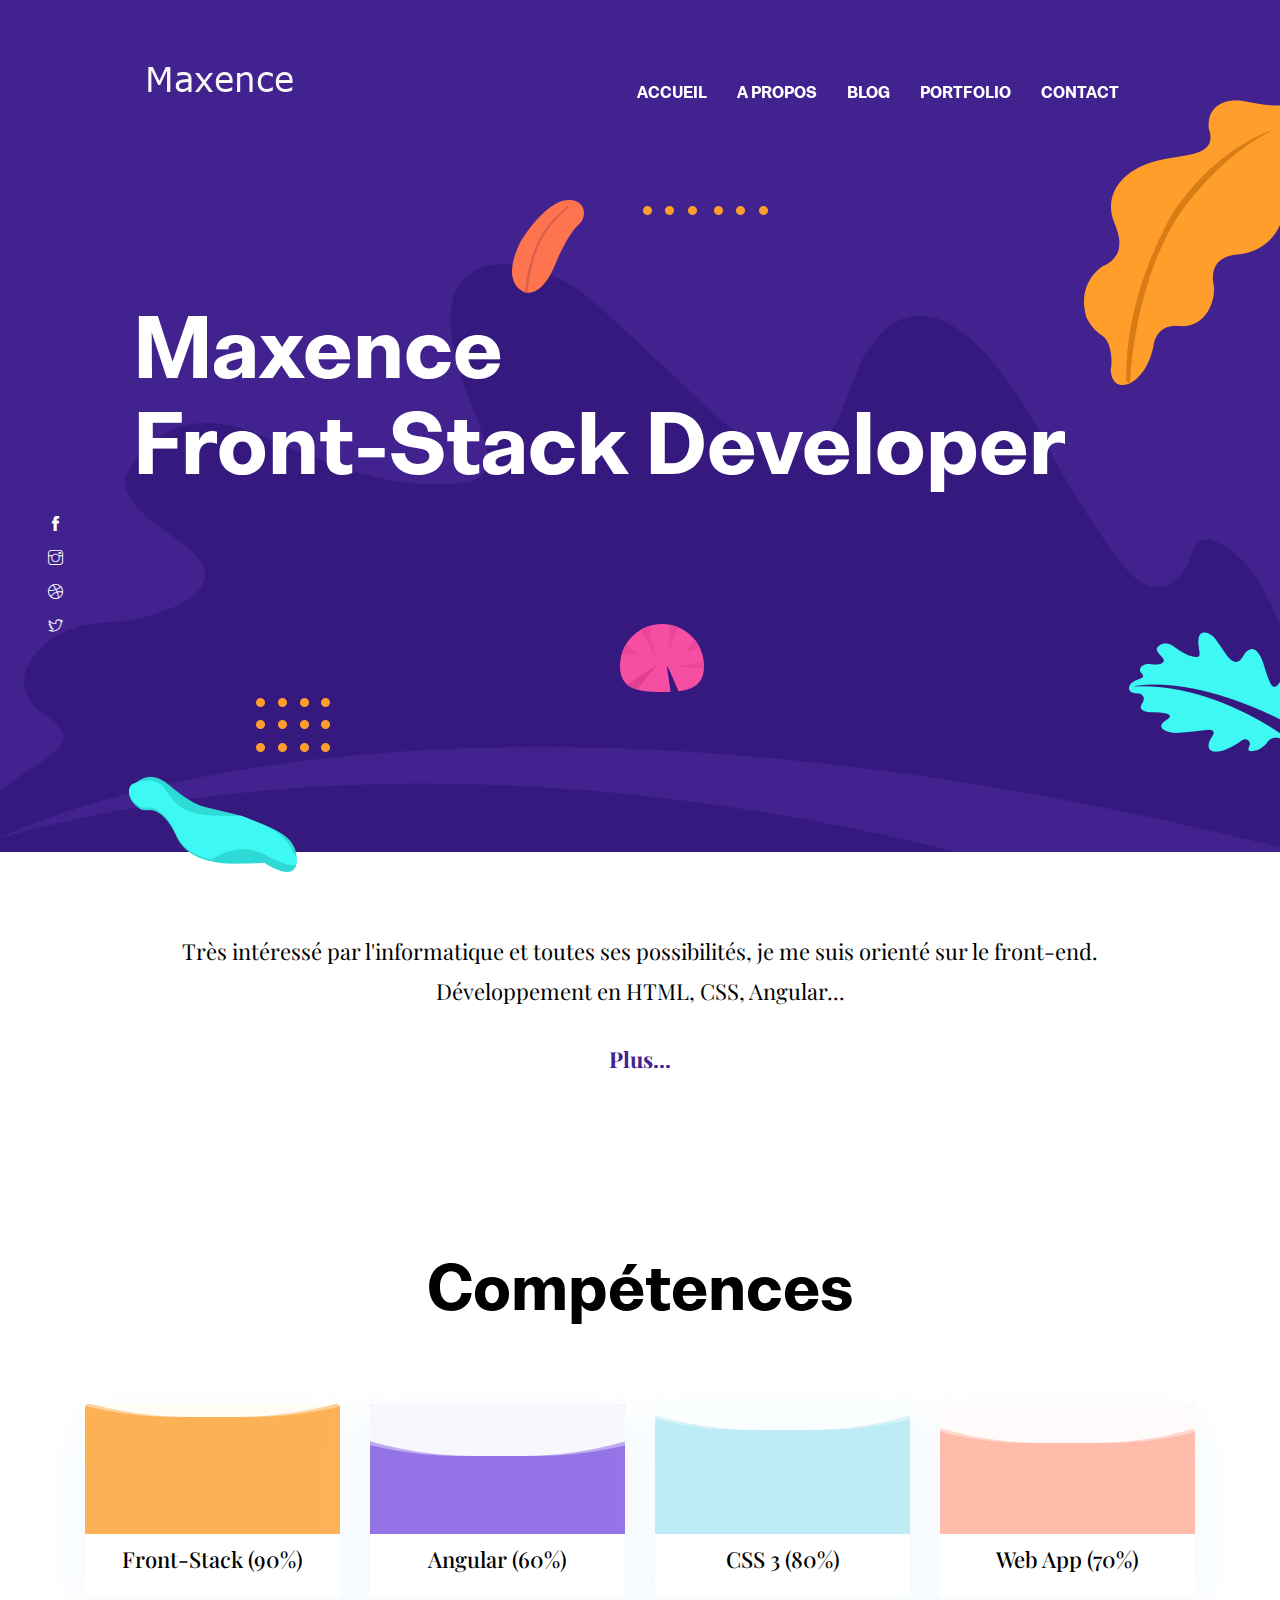
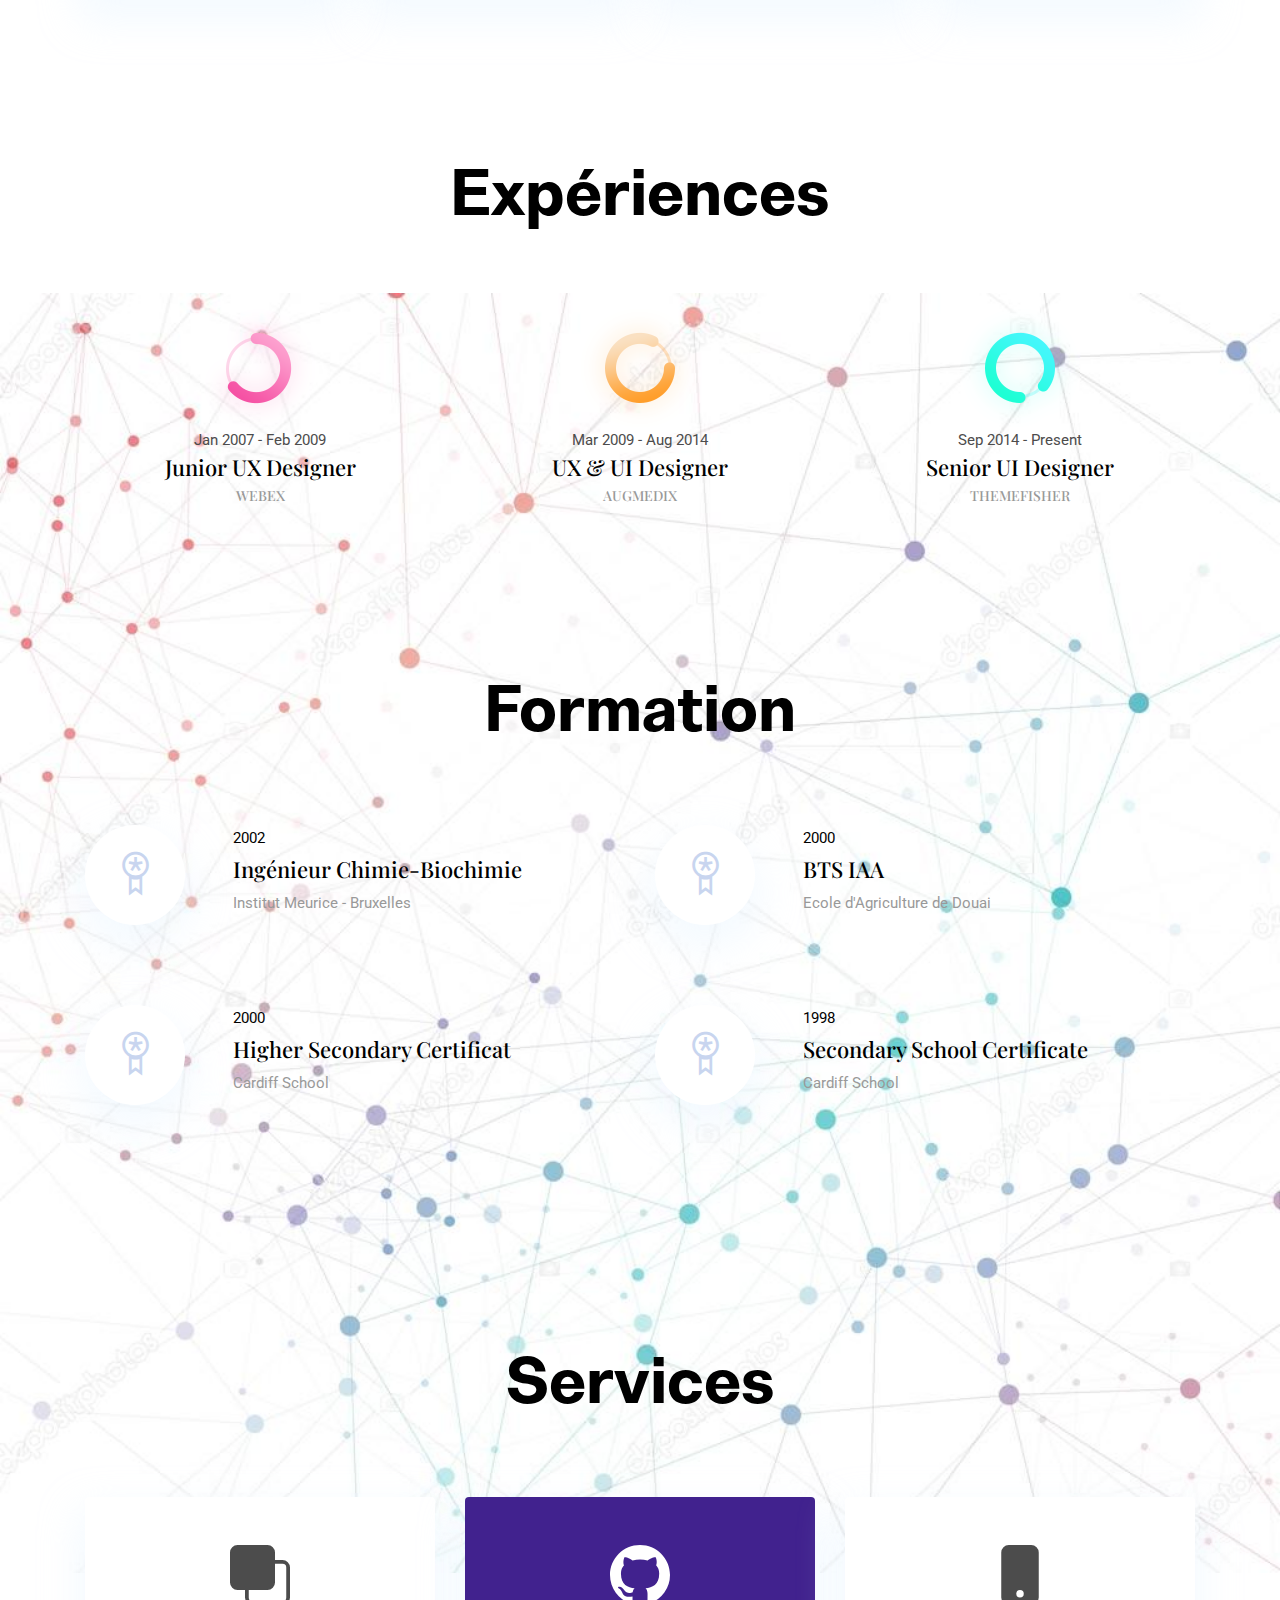
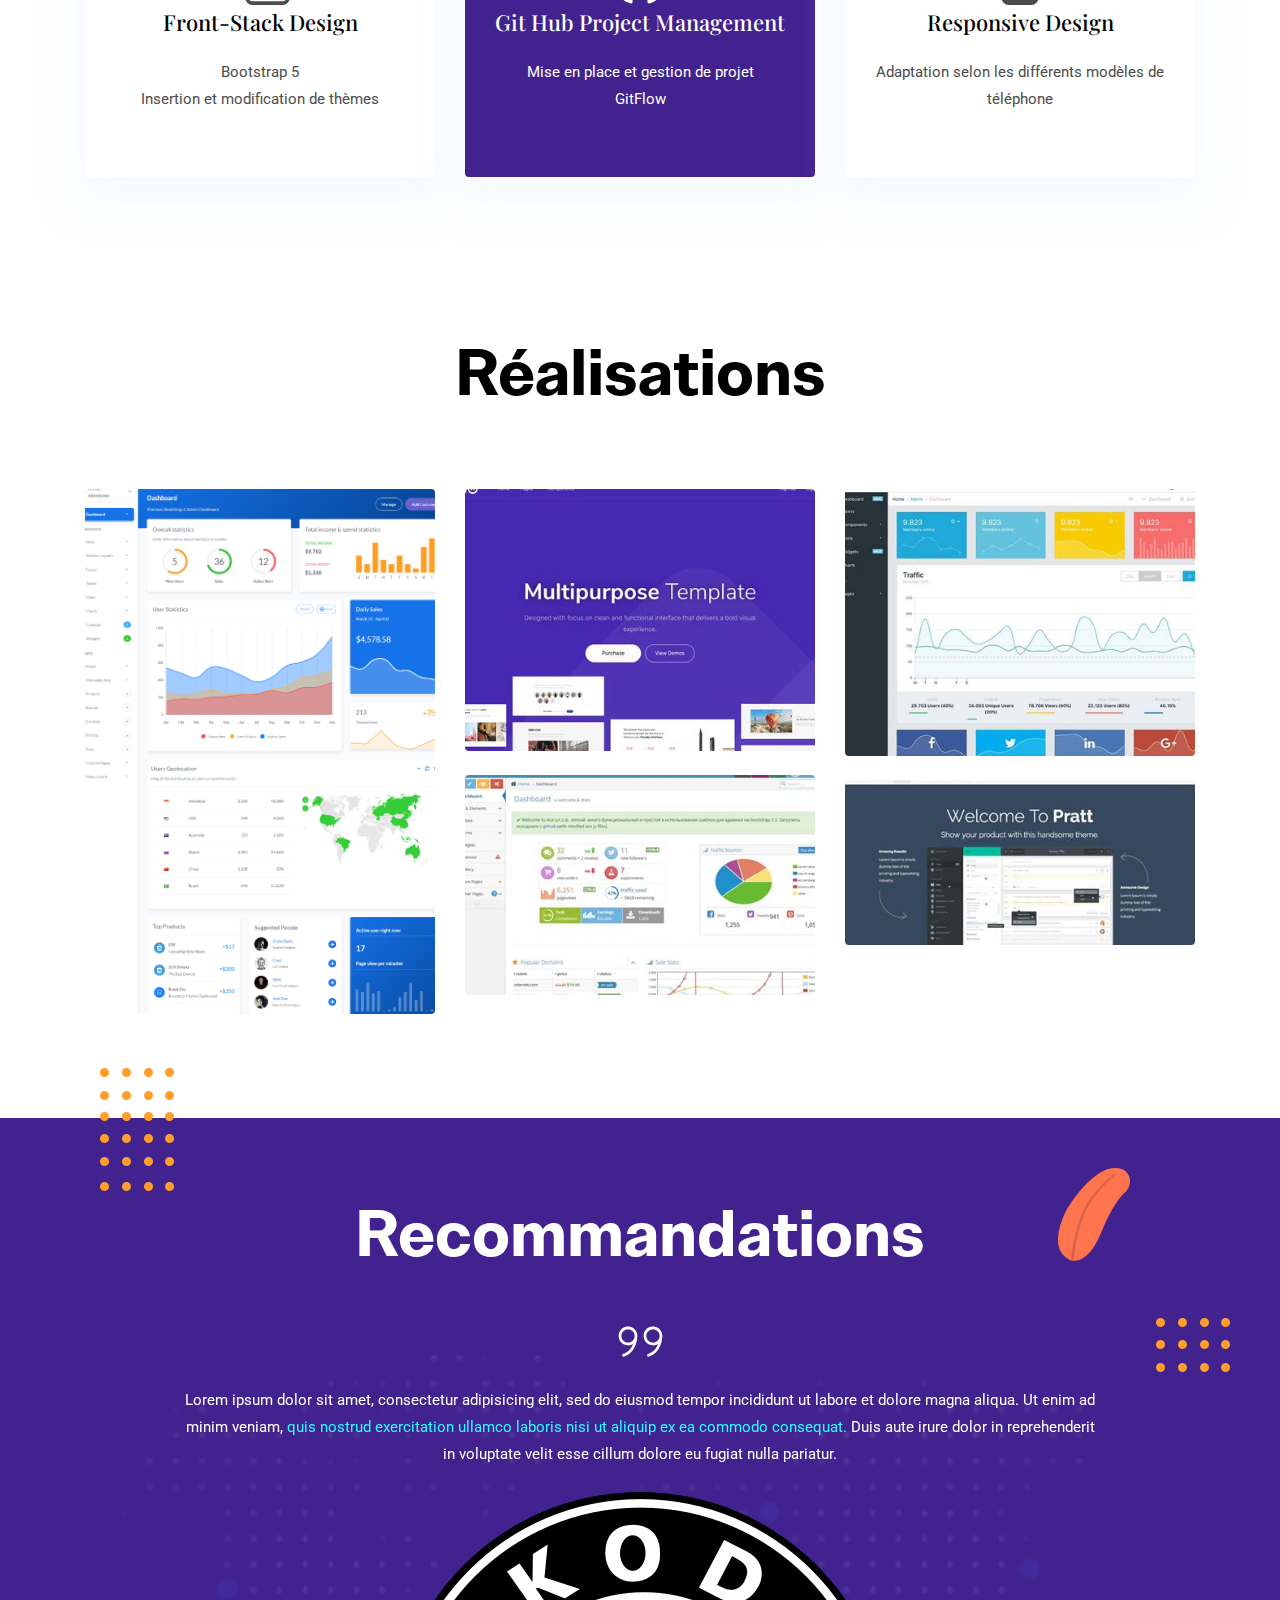
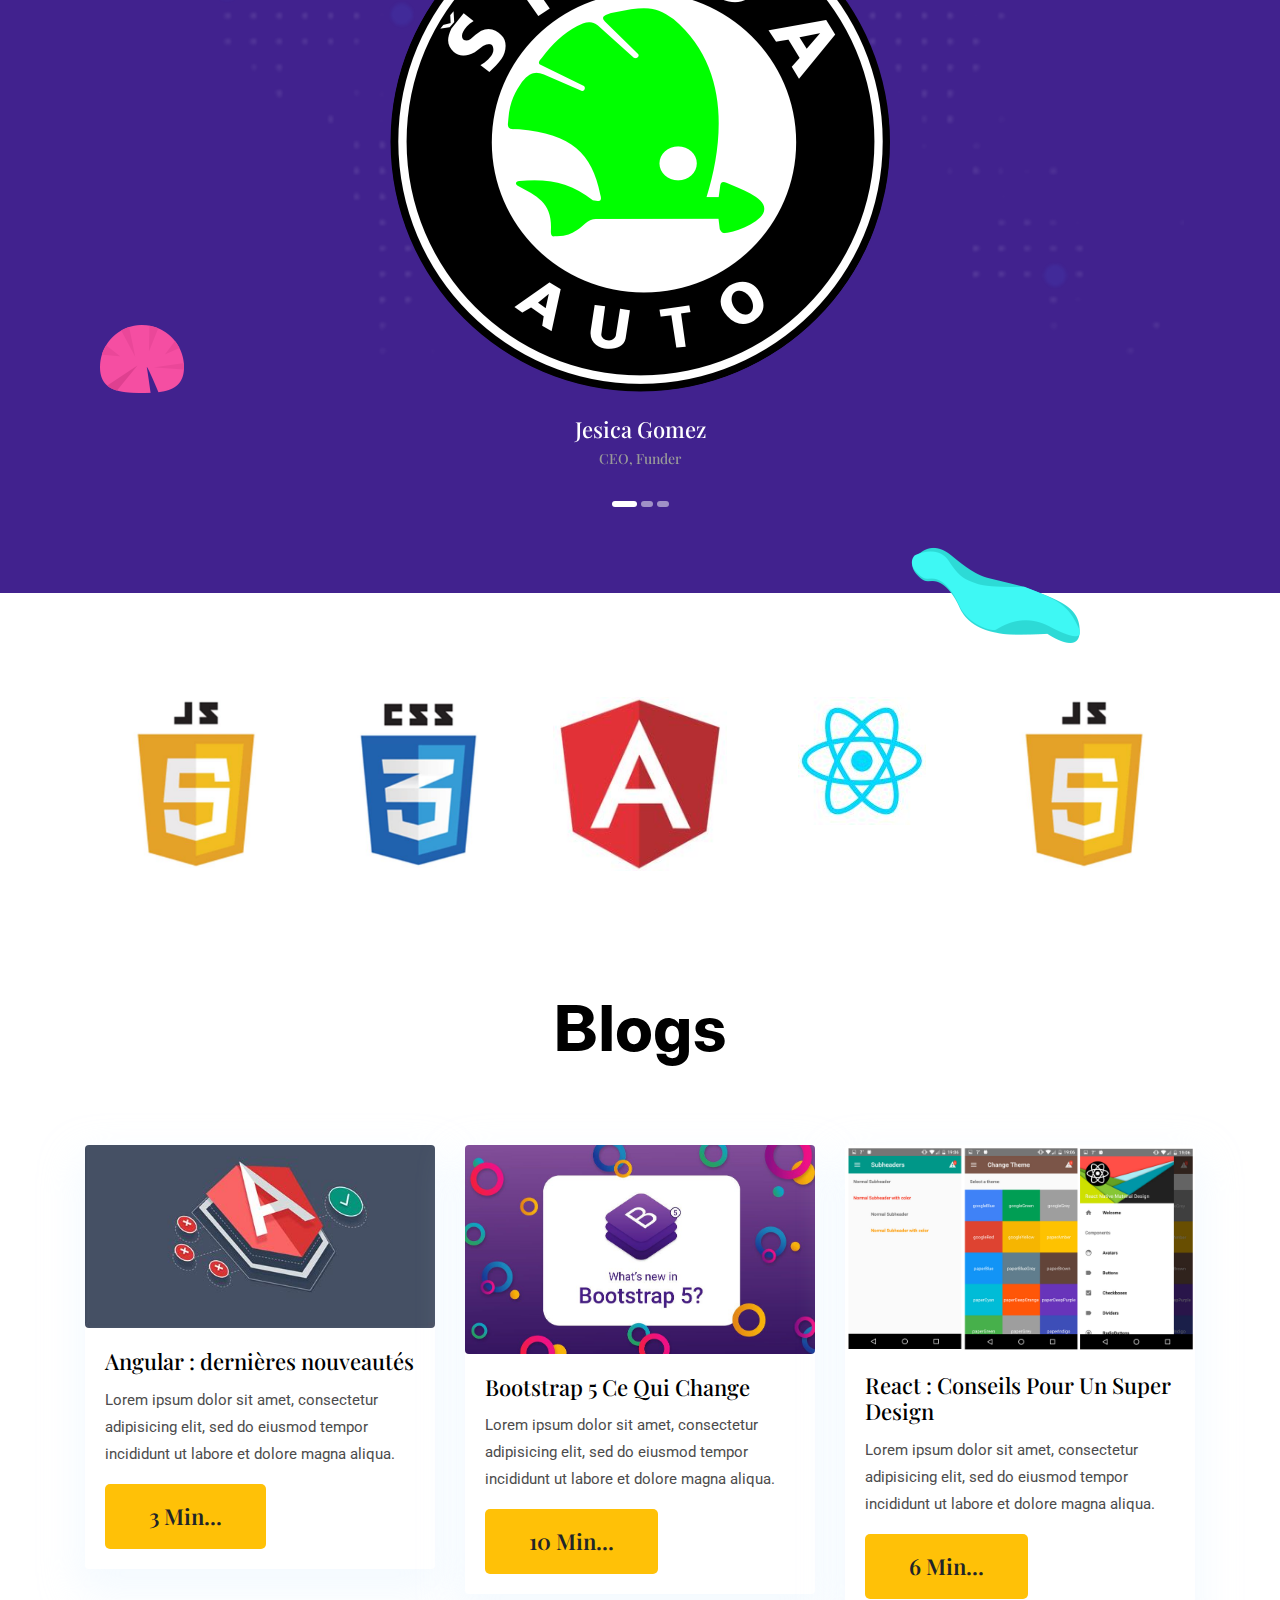
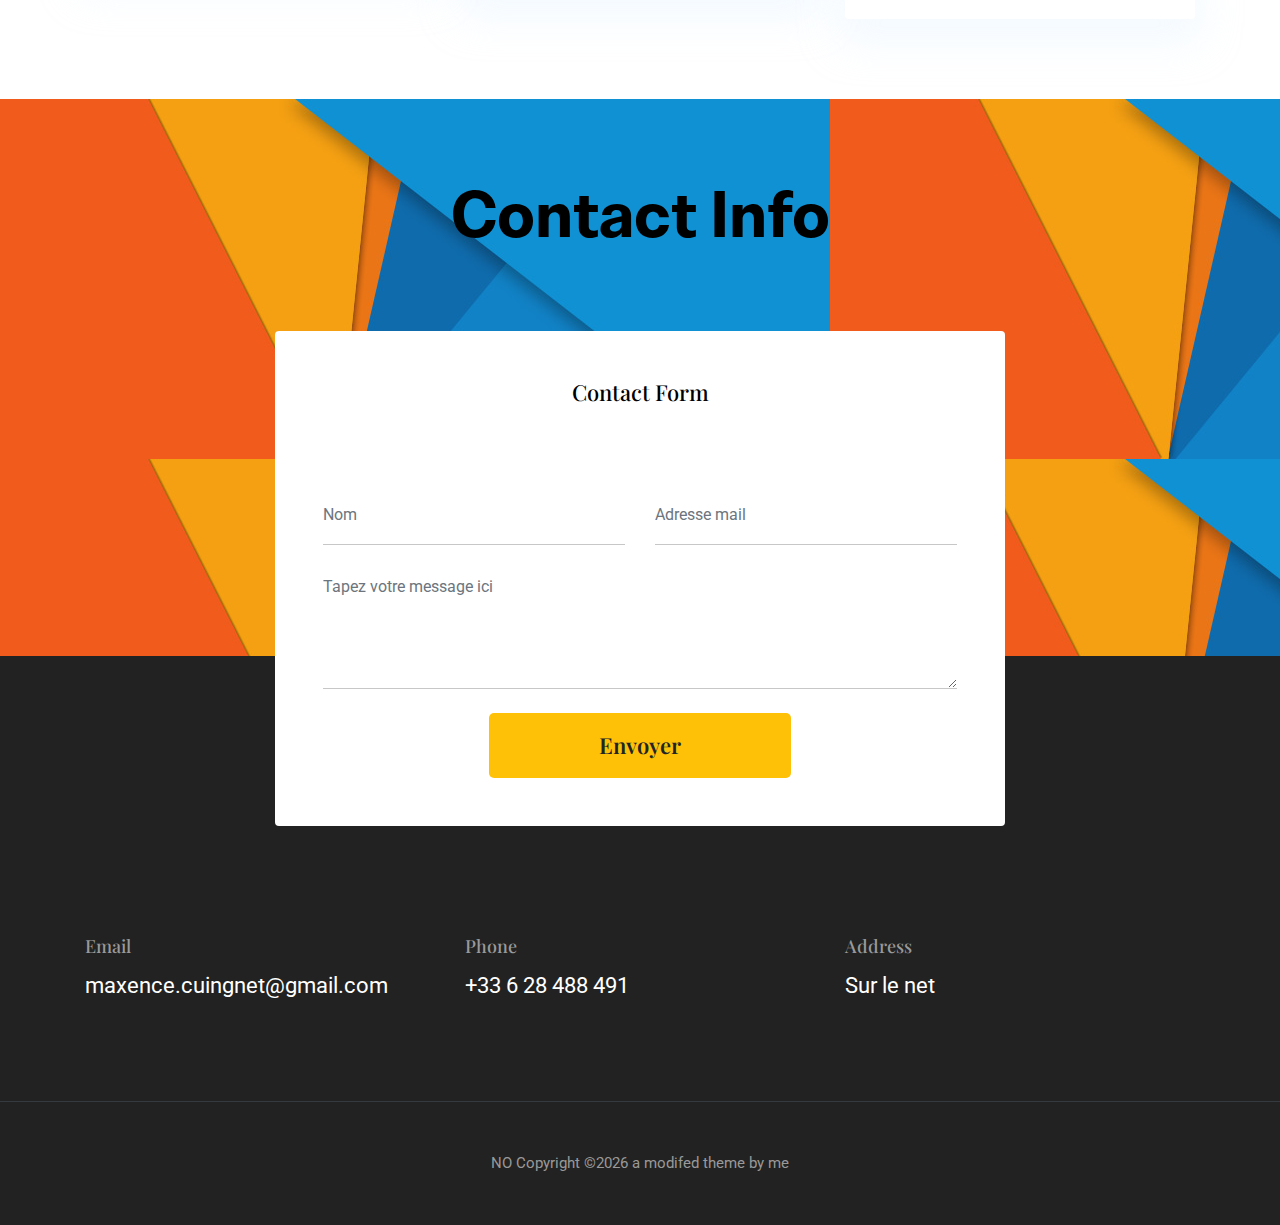
==== commit 4fbdcdb1: "MC Optimisation Design index.html" ====
--- a/index.html
+++ b/index.html
@@ -3,7 +3,7 @@
 
 <head>
   <meta charset="utf-8">
-  <title>Kross | Portfolio Template</title>
+  <title>Maxence | Portfolio</title>
 
   <!-- mobile responsive meta -->
   <meta name="viewport" content="width=device-width, initial-scale=1">
@@ -40,10 +40,10 @@
     <div class="collapse navbar-collapse text-center" id="navigation">
       <ul class="navbar-nav ml-auto">
         <li class="nav-item active">
-          <a class="nav-link" href="index.html">Home</a>
+          <a class="nav-link" href="index.html">Accueil</a>
         </li>
         <li class="nav-item">
-          <a class="nav-link" href="about.html">about</a>
+          <a class="nav-link" href="about.html">A propos</a>
         </li>
         <li class="nav-item">
           <a class="nav-link" href="blog.html">Blog</a>
@@ -64,7 +64,7 @@
   <div class="container">
     <div class="row">
       <div class="col-lg-11 mx-auto">
-        <h1 class="text-white font-tertiary">Hi! I’m <br> Christoher <br> UX designer</h1>
+        <h1 class="text-white font-tertiary">Maxence <br> Front-Stack Developer</h1>
       </div>
     </div>
   </div>
@@ -111,11 +111,9 @@
   <div class="container">
     <div class="row">
       <div class="col-lg-10 mx-auto text-center">
-        <p class="font-secondary paragraph-lg text-dark">Lorem ipsum dolor sit amet, consectetur adipisicing elit, sed
-          do eiusmod tempor incididunt ut labore et dolore magna aliqua. Ut enim ad minim veniam, quis nostrud
-          exercitation ullamco laboris nisi ut aliquip ex ea commodo consequat. Duis aute irure dolor in reprehenderit
-          in voluptate velit esse cillum dolore eu fugiat nulla pariatur.</p>
-        <a href="about.html" class="btn btn-transparent">know more</a>
+        <p class="font-secondary paragraph-lg text-dark">Très intéressé par l'informatique et toutes ses possibilités, 
+          je me suis orienté sur le front-end. Développement en HTML, CSS, Angular...</p>
+        <a href="about.html" class="btn btn-transparent">Plus...</a>
       </div>
     </div>
   </div>
@@ -127,7 +125,7 @@
   <div class="container">
     <div class="row">
       <div class="col-lg-12 text-center">
-        <h2 class="section-title">Skills</h2>
+        <h2 class="section-title">Compétences</h2>
       </div>
       <div class="col-lg-3 col-sm-6 mb-4 mb-lg-0">
         <div class="card shadow text-center">
@@ -135,7 +133,7 @@
             <div class="wave" data-progress="90%"></div>
           </div>
           <div class="card-footer bg-white">
-            <h4 class="card-title">Web Design (90%)</h4>
+            <h4 class="card-title">Front-Stack (90%)</h4>
           </div>
         </div>
       </div>
@@ -145,7 +143,7 @@
             <div class="wave" data-progress="60%"></div>
           </div>
           <div class="card-footer bg-white">
-            <h4 class="card-title">Logo Design (60%)</h4>
+            <h4 class="card-title">Angular (60%)</h4>
           </div>
         </div>
       </div>
@@ -155,7 +153,7 @@
             <div class="wave" data-progress="80%"></div>
           </div>
           <div class="card-footer bg-white">
-            <h4 class="card-title">After Effects (80%)</h4>
+            <h4 class="card-title">CSS 3 (80%)</h4>
           </div>
         </div>
       </div>
@@ -179,7 +177,7 @@
   <div class="container">
     <div class="row justify-content-around">
       <div class="col-lg-12 text-center">
-        <h2 class="section-title">Experience</h2>
+        <h2 class="section-title">Expériences</h2>
       </div>
       <div class="col-lg-3 col-md-4 text-center">
         <img src="images/experience/icon-1.png" alt="icon">
@@ -209,7 +207,7 @@
   <div class="container">
     <div class="row">
       <div class="col-lg-12 text-center">
-        <h2 class="section-title">Education</h2>
+        <h2 class="section-title">Formation</h2>
       </div>
       <div class="col-lg-6 col-md-6 mb-80">
         <div class="d-flex">
@@ -217,9 +215,9 @@
             <i class="ti-medall icon icon-light icon-bg bg-white shadow rounded-circle d-block"></i>
           </div>
           <div>
-            <p class="text-dark mb-1">2006</p>
-            <h4>Marters in UX Design</h4>
-            <p class="mb-0 text-light">Masassusets Institute of Technology</p>
+            <p class="text-dark mb-1">2002</p>
+            <h4>Ingénieur Chimie-Biochimie</h4>
+            <p class="mb-0 text-light">Institut Meurice - Bruxelles</p>
           </div>
         </div>
       </div>
@@ -229,9 +227,9 @@
             <i class="ti-medall icon icon-light icon-bg bg-white shadow rounded-circle d-block"></i>
           </div>
           <div>
-            <p class="text-dark mb-1">2004</p>
-            <h4>Honours in Fine Arts</h4>
-            <p class="mb-0 text-light">Harvard University</p>
+            <p class="text-dark mb-1">2000</p>
+            <h4>BTS IAA</h4>
+            <p class="mb-0 text-light">Ecole d'Agriculture de Douai</p>
           </div>
         </div>
       </div>
@@ -262,7 +260,7 @@
     </div>
   </div>
   <!-- bg image -->
-  <img class="img-fluid edu-bg-image w-100" src="images/backgrounds/education-bg.png" alt="bg-image">
+  <img class="img-fluid edu-bg-image w-100" src="images/backgrounds/education-bg.jpg" alt="bg-image">
 </section>
 <!-- /education -->
 
@@ -276,30 +274,38 @@
       <div class="col-md-4 mb-4 mb-md-0">
         <div class="card hover-shadow shadow">
           <div class="card-body text-center px-4 py-5">
-            <i class="ti-palette icon mb-5 d-inline-block"></i>
-            <h4 class="mb-4">UI Design</h4>
-            <p>Lorem ipsum dolor sit amet, consectetur adipisicing elit, sed do eiusmod tempor incididunt ut labore et
-              dolore magna aliqua.</p>
+            <i class="bi bi-front"></i>
+            <svg xmlns="http://www.w3.org/2000/svg" width="60" height="60" fill="currentColor" class="bi bi-front" viewBox="0 0 16 16">
+              <path fill-rule="evenodd" d="M0 2a2 2 0 0 1 2-2h8a2 2 0 0 1 2 2v2h2a2 2 0 0 1 2 2v8a2 2 0 0 1-2 2H6a2 2 0 0 1-2-2v-2H2a2 2 0 0 1-2-2V2zm5 10v2a1 1 0 0 0 1 1h8a1 1 0 0 0 1-1V6a1 1 0 0 0-1-1h-2v5a2 2 0 0 1-2 2H5z"/>
+            </svg>
+            <h4 class="mb-4">Front-Stack Design</h4>
+            <p>Bootstrap 5<br>
+               Insertion et modification de thèmes
+            </p>
           </div>
         </div>
       </div>
       <div class="col-md-4 mb-4 mb-md-0">
         <div class="card active-bg-primary hover-shadow shadow">
           <div class="card-body text-center px-4 py-5">
-            <i class="ti-vector icon mb-5 d-inline-block"></i>
-            <h4 class="mb-4">UX Design</h4>
-            <p>Lorem ipsum dolor sit amet, consectetur adipisicing elit, sed do eiusmod tempor incididunt ut labore et
-              dolore magna aliqua.</p>
+            <i class="bi bi-github"></i>
+            <svg xmlns="http://www.w3.org/2000/svg" width="60" height="60" fill="currentColor" class="bi bi-github" viewBox="0 0 16 16">
+              <path d="M8 0C3.58 0 0 3.58 0 8c0 3.54 2.29 6.53 5.47 7.59.4.07.55-.17.55-.38 0-.19-.01-.82-.01-1.49-2.01.37-2.53-.49-2.69-.94-.09-.23-.48-.94-.82-1.13-.28-.15-.68-.52-.01-.53.63-.01 1.08.58 1.23.82.72 1.21 1.87.87 2.33.66.07-.52.28-.87.51-1.07-1.78-.2-3.64-.89-3.64-3.95 0-.87.31-1.59.82-2.15-.08-.2-.36-1.02.08-2.12 0 0 .67-.21 2.2.82.64-.18 1.32-.27 2-.27.68 0 1.36.09 2 .27 1.53-1.04 2.2-.82 2.2-.82.44 1.1.16 1.92.08 2.12.51.56.82 1.27.82 2.15 0 3.07-1.87 3.75-3.65 3.95.29.25.54.73.54 1.48 0 1.07-.01 1.93-.01 2.2 0 .21.15.46.55.38A8.012 8.012 0 0 0 16 8c0-4.42-3.58-8-8-8z"/>
+            </svg>
+            <h4 class="mb-4">Git Hub Project Management</h4>
+            <p>Mise en place et gestion de projet<br>GitFlow</p>
           </div>
         </div>
       </div>
       <div class="col-md-4 mb-4 mb-md-0">
         <div class="card hover-shadow shadow">
           <div class="card-body text-center px-4 py-5">
-            <i class="ti-panel icon mb-5 d-inline-block"></i>
-            <h4 class="mb-4">Interaction Design</h4>
-            <p>Lorem ipsum dolor sit amet, consectetur adipisicing elit, sed do eiusmod tempor incididunt ut labore et
-              dolore magna aliqua.</p>
+            <i class="bi bi-phone-fill"></i>
+            <svg xmlns="http://www.w3.org/2000/svg" width="60" height="60" fill="currentColor" class="bi bi-phone-fill" viewBox="0 0 16 16">
+              <path d="M3 2a2 2 0 0 1 2-2h6a2 2 0 0 1 2 2v12a2 2 0 0 1-2 2H5a2 2 0 0 1-2-2V2zm6 11a1 1 0 1 0-2 0 1 1 0 0 0 2 0z"/>
+            </svg>
+            <h4 class="mb-4">Responsive Design</h4>
+            <p>Adaptation selon les différents modèles de téléphone</p>
           </div>
         </div>
       </div>
@@ -313,7 +319,7 @@
   <div class="container">
     <div class="row">
       <div class="col-12 text-center">
-        <h2 class="section-title">Portfolio</h2>
+        <h2 class="section-title">Réalisations</h2>
       </div>
     </div>
     <div class="row shuffle-wrapper">
@@ -329,7 +335,7 @@
       </div>
       <div class="col-lg-4 col-6 mb-4 shuffle-item">
         <div class="position-relative rounded hover-wrapper">
-          <img src="images/portfolio/item-2.png" alt="portfolio-image" class="img-fluid rounded w-100">
+          <img src="images/portfolio/item-2.jpg" alt="portfolio-image" class="img-fluid rounded w-100">
           <div class="hover-overlay">
             <div class="hover-content">
               <a class="btn btn-light btn-sm" href="project-single.html">view project</a>
@@ -339,7 +345,7 @@
       </div>
       <div class="col-lg-4 col-6 mb-4 shuffle-item">
         <div class="position-relative rounded hover-wrapper">
-          <img src="images/portfolio/item-3.png" alt="portfolio-image" class="img-fluid rounded w-100">
+          <img src="images/portfolio/item-3.jpg" alt="portfolio-image" class="img-fluid rounded w-100">
           <div class="hover-overlay">
             <div class="hover-content">
               <a class="btn btn-light btn-sm" href="project-single.html">view project</a>
@@ -349,7 +355,7 @@
       </div>
       <div class="col-lg-4 col-6 mb-4 shuffle-item">
         <div class="position-relative rounded hover-wrapper">
-          <img src="images/portfolio/item-4.png" alt="portfolio-image" class="img-fluid rounded w-100">
+          <img src="images/portfolio/item-4.jpg" alt="portfolio-image" class="img-fluid rounded w-100">
           <div class="hover-overlay">
             <div class="hover-content">
               <a class="btn btn-light btn-sm" href="project-single.html">view project</a>
@@ -359,7 +365,7 @@
       </div>
       <div class="col-lg-4 col-6 mb-4 shuffle-item">
         <div class="position-relative rounded hover-wrapper">
-          <img src="images/portfolio/item-5.png" alt="portfolio-image" class="img-fluid rounded w-100">
+          <img src="images/portfolio/item-5.jpg" alt="portfolio-image" class="img-fluid rounded w-100">
           <div class="hover-overlay">
             <div class="hover-content">
               <a class="btn btn-light btn-sm" href="project-single.html">view project</a>
@@ -377,7 +383,7 @@
   <div class="container">
     <div class="row">
       <div class="col-12 text-center">
-        <h2 class="section-title text-white mb-5">Testimonials</h2>
+        <h2 class="section-title text-white mb-5">Recommandations</h2>
       </div>
       <div class="col-lg-10 mx-auto testimonial-slider">
         <!-- slider-item -->
@@ -401,10 +407,10 @@
               laboris nisi ut aliquip ex ea commodo consequat.</strong> Duis aute irure dolor in reprehenderit in
             voluptate velit
             esse cillum dolore eu fugiat nulla pariatur.</p>
-          <img class="img-fluid rounded-circle mb-4 d-inline-block" src="images/testimonial/client-1.png"
+          <img class="img-fluid rounded-circle mb-4 d-inline-block" src="images/testimonial/client-2.jpg"
             alt="client-image">
-          <h4 class="text-white">Jesica Gomez</h4>
-          <h6 class="text-light mb-4">CEO, Funder</h6>
+          <h4 class="text-white">Mr Marck Wilson</h4>
+          <h6 class="text-light mb-4">Front-Stack Manager</h6>
         </div>
         <!-- slider-item -->
         <div class="text-center testimonial-content">
@@ -415,10 +421,10 @@
               laboris nisi ut aliquip ex ea commodo consequat.</strong> Duis aute irure dolor in reprehenderit in
             voluptate velit
             esse cillum dolore eu fugiat nulla pariatur.</p>
-          <img class="img-fluid rounded-circle mb-4 d-inline-block" src="images/testimonial/client-1.png"
+          <img class="img-fluid rounded-circle mb-4 d-inline-block" src="images/testimonial/client-3.png"
             alt="client-image">
-          <h4 class="text-white">Jesica Gomez</h4>
-          <h6 class="text-light mb-4">CEO, Funder</h6>
+          <h4 class="text-white">Marie-Joëlle de la Madeleine</h4>
+          <h6 class="text-light mb-4">Fondatrice du Mouvement Pour le Grand Recyclage</h6>
         </div>
       </div>
     </div>
@@ -438,25 +444,23 @@
   <div class="container">
     <div class="client-logo-slider d-flex align-items-center">
       <a href="#" class="text-center d-block outline-0 p-4"><img class="d-unset img-fluid"
-          src="images/clients-logo/client-logo-1.png" alt="client-logo"></a>
-      <a href="#" class="text-center d-block outline-0 p-4"><img class="d-unset img-fluid"
-          src="images/clients-logo/client-logo-2.png" alt="client-logo"></a>
-      <a href="#" class="text-center d-block outline-0 p-4"><img class="d-unset img-fluid"
-          src="images/clients-logo/client-logo-3.png" alt="client-logo"></a>
-      <a href="#" class="text-center d-block outline-0 p-4"><img class="d-unset img-fluid"
-          src="images/clients-logo/client-logo-4.png" alt="client-logo"></a>
-      <a href="#" class="text-center d-block outline-0 p-4"><img class="d-unset img-fluid"
-          src="images/clients-logo/client-logo-5.png" alt="client-logo"></a>
-      <a href="#" class="text-center d-block outline-0 p-4"><img class="d-unset img-fluid"
-          src="images/clients-logo/client-logo-1.png" alt="client-logo"></a>
-      <a href="#" class="text-center d-block outline-0 p-4"><img class="d-unset img-fluid"
-          src="images/clients-logo/client-logo-2.png" alt="client-logo"></a>
-      <a href="#" class="text-center d-block outline-0 p-4"><img class="d-unset img-fluid"
-          src="images/clients-logo/client-logo-3.png" alt="client-logo"></a>
-      <a href="#" class="text-center d-block outline-0 p-4"><img class="d-unset img-fluid"
-          src="images/clients-logo/client-logo-4.png" alt="client-logo"></a>
-      <a href="#" class="text-center d-block outline-0 p-4"><img class="d-unset img-fluid"
-          src="images/clients-logo/client-logo-5.png" alt="client-logo"></a>
+          src="images/clients-logo/client-logo-1.jpg" alt="client-logo"></a>
+      <a href="#" class="text-center d-block outline-0 p-4"><img class="d-unset img-fluid"
+          src="images/clients-logo/client-logo-2.jpg" alt="client-logo"></a>
+      <a href="#" class="text-center d-block outline-0 p-4"><img class="d-unset img-fluid"
+          src="images/clients-logo/client-logo-3.jpg" alt="client-logo"></a>
+      <a href="#" class="text-center d-block outline-0 p-4"><img class="d-unset img-fluid"
+          src="images/clients-logo/client-logo-4.jpg" alt="client-logo"></a>
+      <a href="#" class="text-center d-block outline-0 p-4"><img class="d-unset img-fluid"
+          src="images/clients-logo/client-logo-5.jpg" alt="client-logo"></a>
+      <a href="#" class="text-center d-block outline-0 p-4"><img class="d-unset img-fluid"
+          src="images/clients-logo/client-logo-6.jpg" alt="client-logo"></a>
+      <a href="#" class="text-center d-block outline-0 p-4"><img class="d-unset img-fluid"
+          src="images/clients-logo/client-logo-7.jpg" alt="client-logo"></a>
+      <a href="#" class="text-center d-block outline-0 p-4"><img class="d-unset img-fluid"
+          src="images/clients-logo/client-logo-8.png" alt="client-logo"></a>
+      <a href="#" class="text-center d-block outline-0 p-4"><img class="d-unset img-fluid"
+          src="images/clients-logo/client-logo-9.jpg" alt="client-logo"></a>
     </div>
   </div>
 </section>
@@ -473,12 +477,12 @@
         <article class="card shadow">
           <img class="rounded card-img-top" src="images/blog/post-3.jpg" alt="post-thumb">
           <div class="card-body">
-            <h4 class="card-title"><a class="text-dark" href="blog-single.html">Amazon increase income 1.5 Million</a>
+            <h4 class="card-title"><a class="text-dark" href="blog-single.html">Angular : dernières nouveautés</a>
             </h4>
             <p class="cars-text">Lorem ipsum dolor sit amet, consectetur adipisicing elit, sed do eiusmod tempor
               incididunt ut labore et
               dolore magna aliqua.</p>
-            <a href="blog-single.html" class="btn btn-xs btn-primary">Read More</a>
+            <a href="blog-single.html" class="btn btn-s btn-warning">3 min...</a>
           </div>
         </article>
       </div>
@@ -486,12 +490,12 @@
         <article class="card shadow">
           <img class="rounded card-img-top" src="images/blog/post-4.jpg" alt="post-thumb">
           <div class="card-body">
-            <h4 class="card-title"><a class="text-dark" href="blog-single.html">Amazon increase income 1.5 Million</a>
+            <h4 class="card-title"><a class="text-dark" href="blog-single.html">Bootstrap 5 Ce Qui Change</a>
             </h4>
             <p class="cars-text">Lorem ipsum dolor sit amet, consectetur adipisicing elit, sed do eiusmod tempor
               incididunt ut labore et
               dolore magna aliqua.</p>
-            <a href="blog-single.html" class="btn btn-xs btn-primary">Read More</a>
+            <a href="blog-single.html" class="btn btn-s btn-warning">10 min...</a>
           </div>
         </article>
       </div>
@@ -499,12 +503,12 @@
         <article class="card shadow">
           <img class="rounded card-img-top" src="images/blog/post-2.jpg" alt="post-thumb">
           <div class="card-body">
-            <h4 class="card-title"><a class="text-dark" href="blog-single.html">Amazon increase income 1.5 Million</a>
+            <h4 class="card-title"><a class="text-dark" href="blog-single.html">React : Conseils Pour Un Super Design</a>
             </h4>
             <p class="cars-text">Lorem ipsum dolor sit amet, consectetur adipisicing elit, sed do eiusmod tempor
               incididunt ut labore et
               dolore magna aliqua.</p>
-            <a href="blog-single.html" class="btn btn-xs btn-primary">Read More</a>
+            <a href="blog-single.html" class="btn btn-s btn-warning">6 Min...</a>
           </div>
         </article>
       </div>
@@ -514,7 +518,7 @@
 <!-- /blog -->
 
 <!-- contact -->
-<section class="section section-on-footer" data-background="images/backgrounds/bg-dots.png">
+<section class="section section-on-footer" data-background="images/backgrounds/bg-dots.jpg">
   <div class="container">
     <div class="row">
       <div class="col-12 text-center">
@@ -525,17 +529,17 @@
           <h4 class="mb-80">Contact Form</h4>
           <form action="#" class="row">
             <div class="col-md-6">
-              <input type="text" id="name" name="name" placeholder="Full Name" class="form-control px-0 mb-4">
+              <input type="text" id="name" name="name" placeholder="Nom" class="form-control px-0 mb-4">
             </div>
             <div class="col-md-6">
-              <input type="email" id="email" name="email" placeholder="Email Address" class="form-control px-0 mb-4">
+              <input type="email" id="email" name="email" placeholder="Adresse mail" class="form-control px-0 mb-4">
             </div>
             <div class="col-12">
               <textarea name="message" id="message" class="form-control px-0 mb-4"
-                placeholder="Type Message Here"></textarea>
+                placeholder="Tapez votre message ici"></textarea>
             </div>
             <div class="col-lg-6 col-10 mx-auto">
-              <button class="btn btn-primary w-100">send</button>
+              <button class="btn btn-warning w-100">Envoyer</button>
             </div>
           </form>
         </div>
@@ -552,24 +556,24 @@
       <div class="row">
         <div class="col-md-4">
           <h5 class="text-light">Email</h5>
-          <p class="text-white paragraph-lg font-secondary">steve.fruits@email.com</p>
+          <p class="text-white paragraph-lg font-primary">maxence.cuingnet@gmail.com</p>
         </div>
         <div class="col-md-4">
           <h5 class="text-light">Phone</h5>
-          <p class="text-white paragraph-lg font-secondary">+880 2544 658 256</p>
+          <p class="text-white paragraph-lg font-primary">+33 6 28 488 491</p>
         </div>
         <div class="col-md-4">
           <h5 class="text-light">Address</h5>
-          <p class="text-white paragraph-lg font-secondary">125/A, CA Commercial Area, California, USA</p>
+          <p class="text-white paragraph-lg font-primary">Sur le net</p>
         </div>
       </div>
     </div>
   </div>
   <div class="border-top text-center border-dark py-5">
-    <p class="mb-0 text-light">Copyright ©<script>
+    <p class="mb-0 text-light">NO Copyright ©<script>
         var CurrentYear = new Date().getFullYear()
         document.write(CurrentYear)
-      </script> a theme by <a href="https://themefisher.com">themefisher.com</a></p>
+      </script> a modifed theme by me</a></p>
   </div>
 </footer>
 <!-- /footer -->
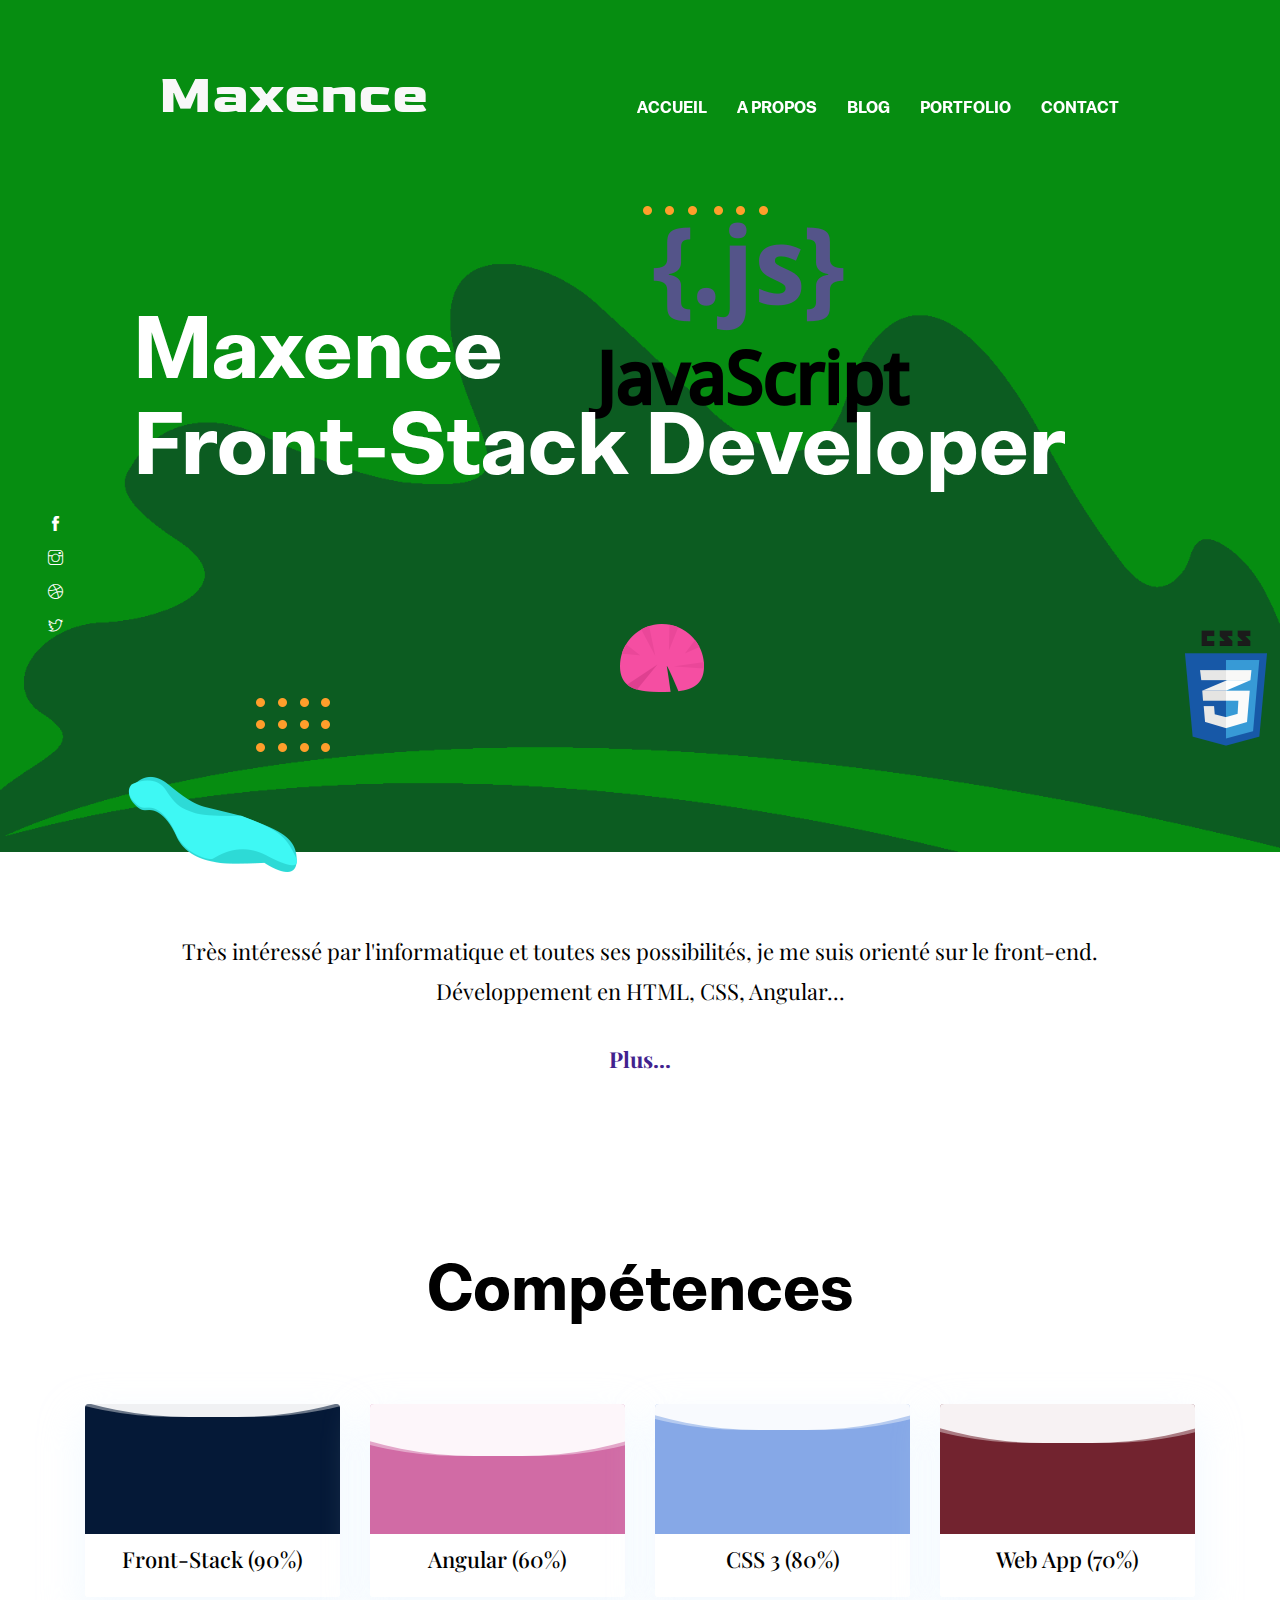
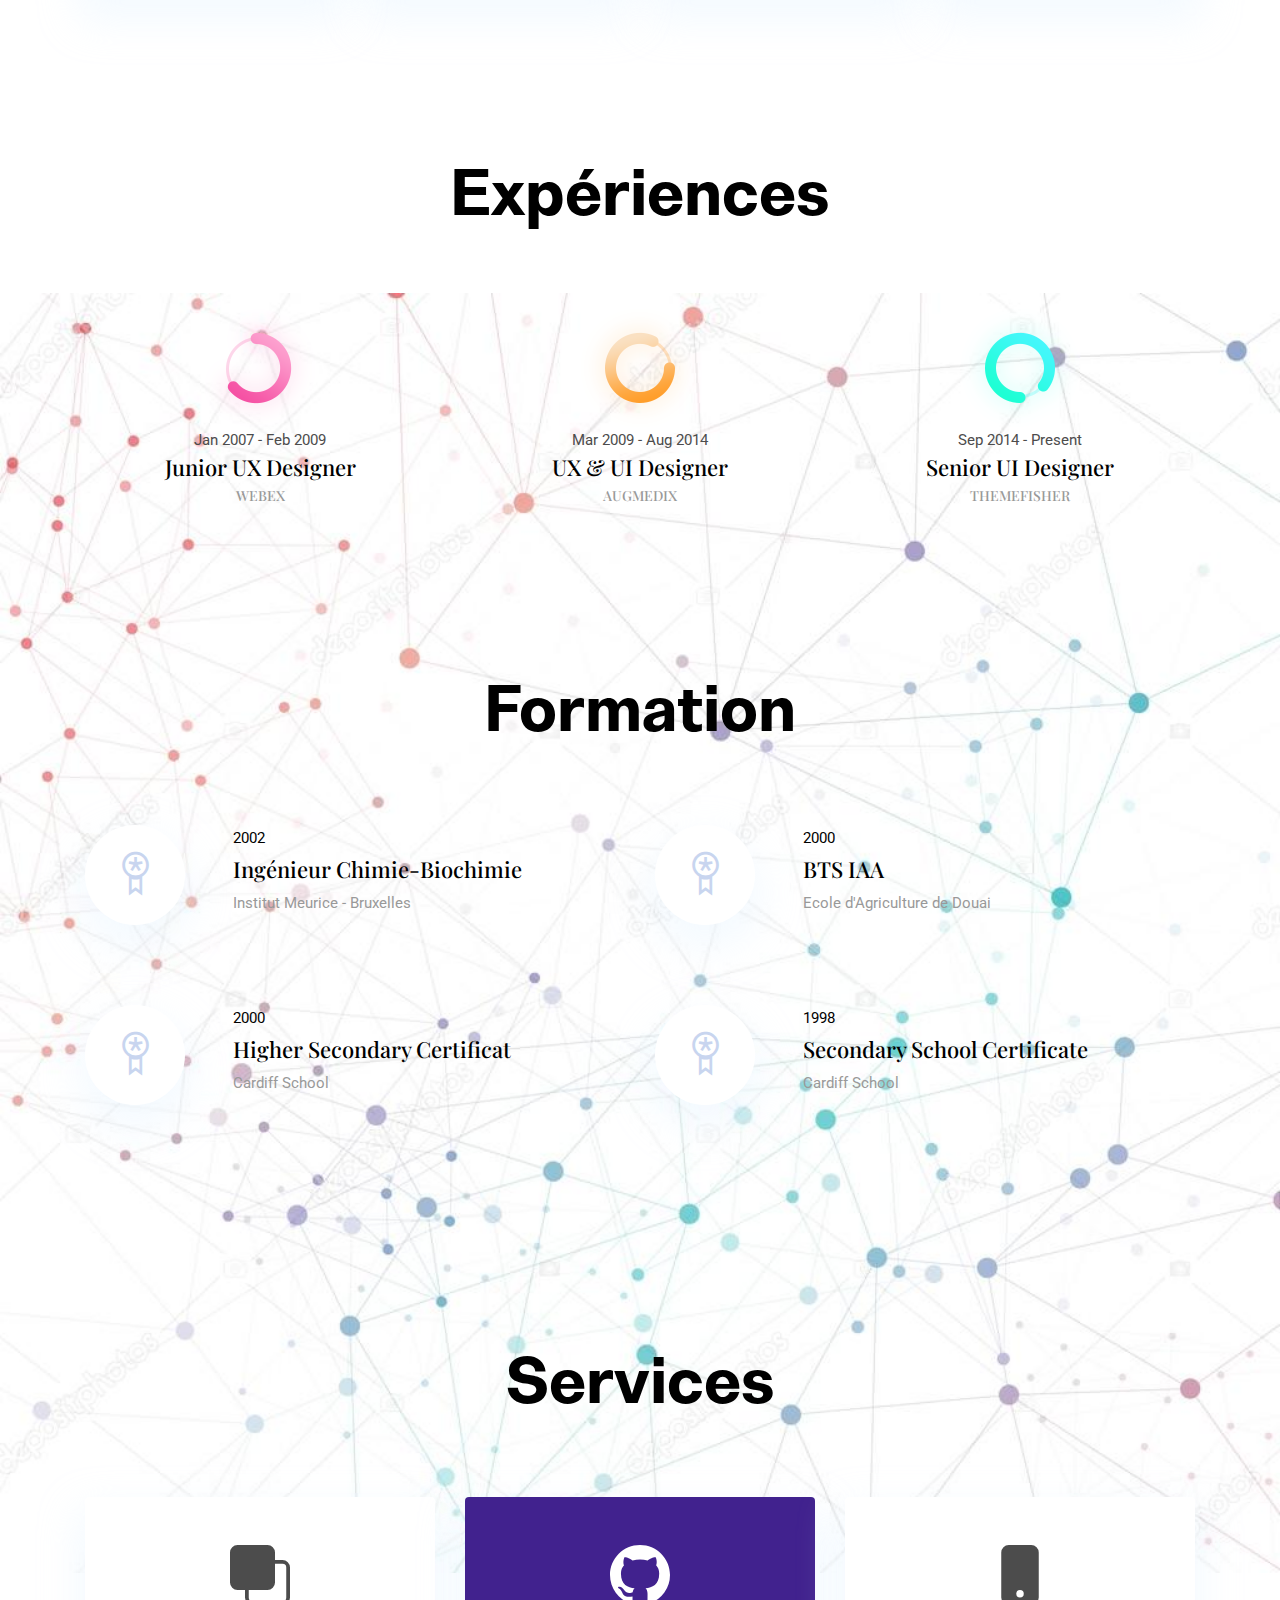
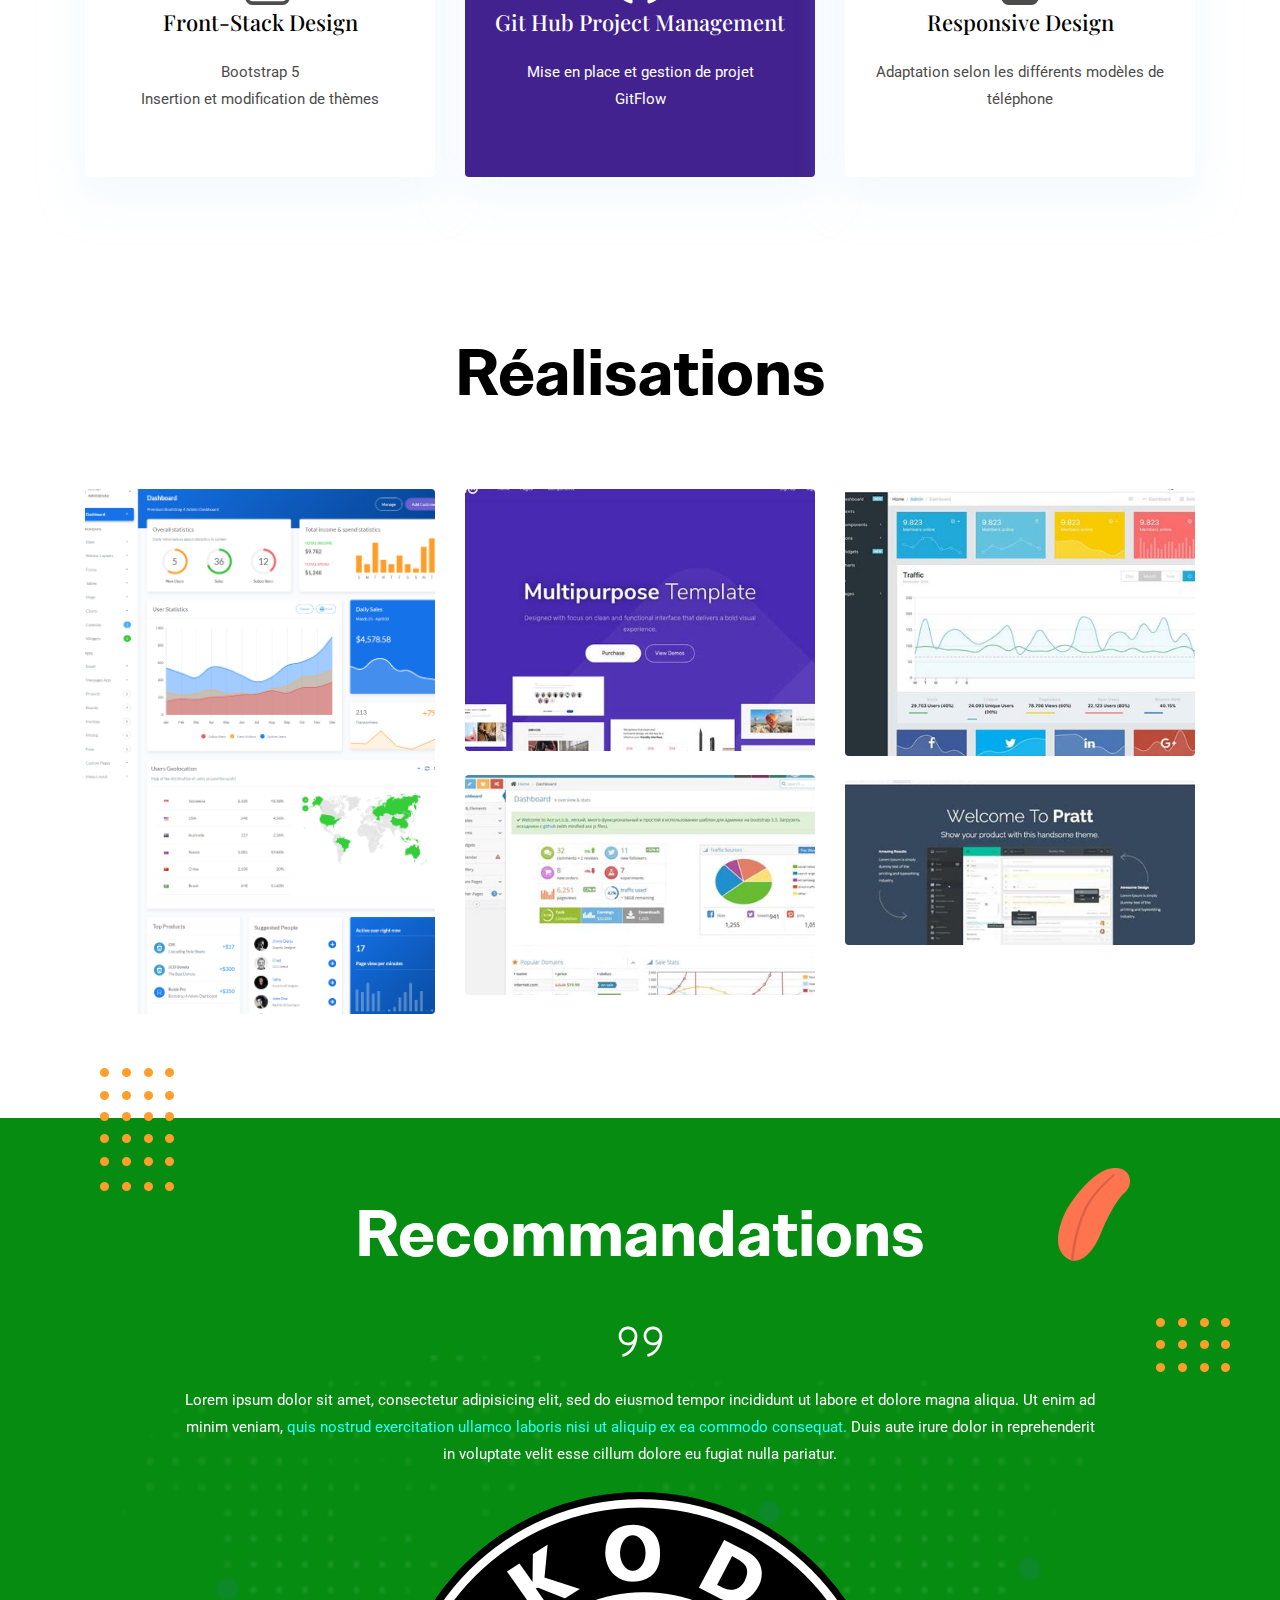
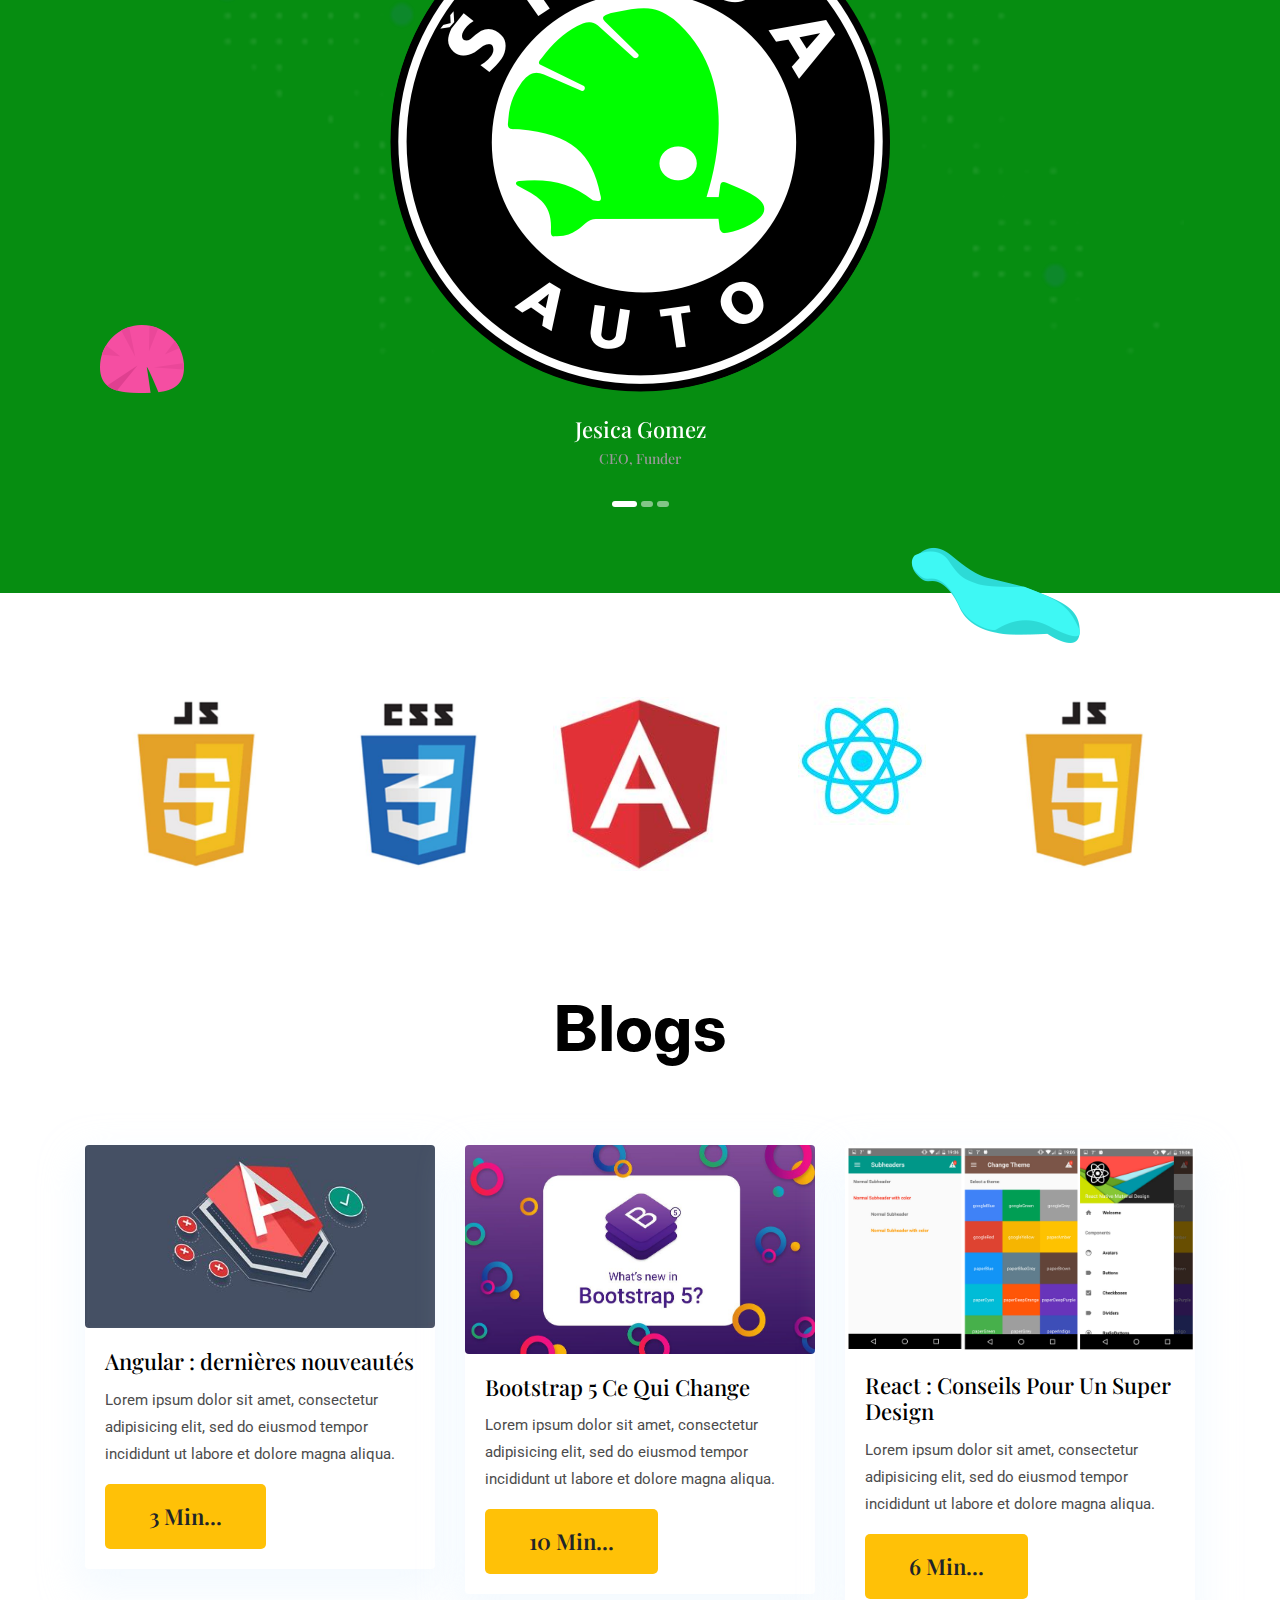
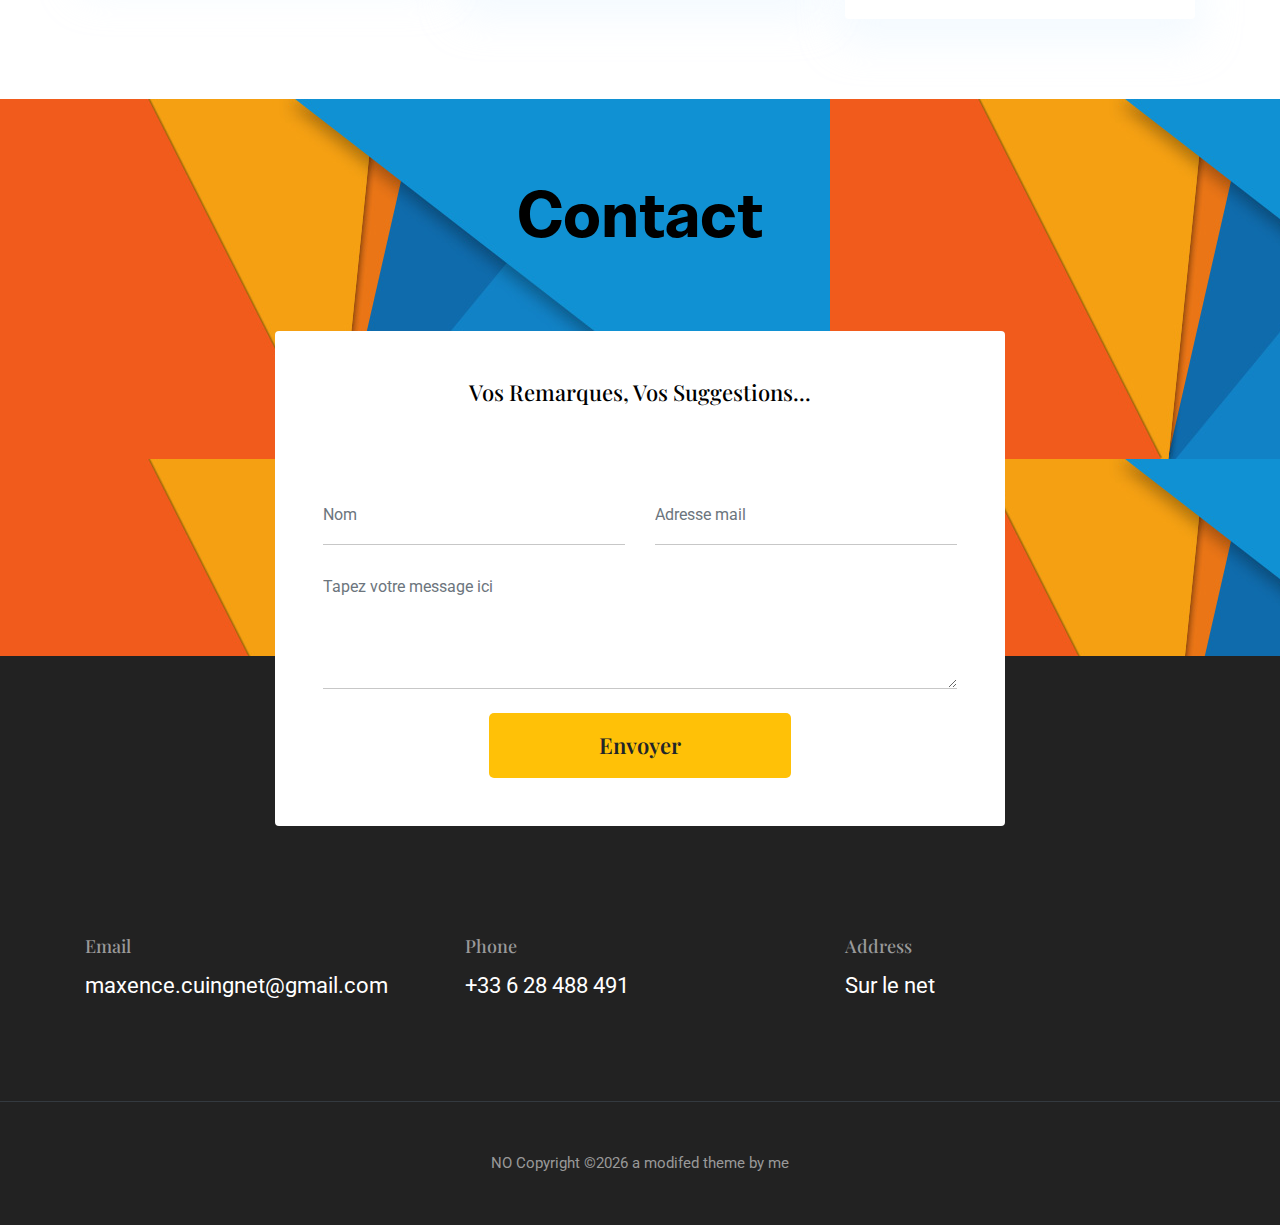
==== commit 8ead4ec1: "MC Création de contenu - Aprem - Ajout ScrollOnTop" ====
--- a/index.html
+++ b/index.html
@@ -27,7 +27,7 @@
 </head>
 
 <body>
-  
+<button onclick="topFunction()" id="myBtn" title="Go to top">Top</button>  
 
 <header class="navigation fixed-top">
   <nav class="navbar navbar-expand-lg navbar-dark">
@@ -75,13 +75,13 @@
     <img src="images/illustrations/dots-cyan.png" alt="bg-shape">
   </div>
   <div class="layer" id="l3">
-    <img src="images/illustrations/leaf-orange.png" alt="bg-shape">
+    <img src="images/illustrations/javascript.png" alt="bg-shape">
   </div>
   <div class="layer" id="l4">
     <img src="images/illustrations/dots-orange.png" alt="bg-shape">
   </div>
   <div class="layer" id="l5">
-    <img src="images/illustrations/leaf-yellow.png" alt="bg-shape">
+    <img src="images/illustrations/git.png" alt="bg-shape">
   </div>
   <div class="layer" id="l6">
     <img src="images/illustrations/leaf-cyan.png" alt="bg-shape">
@@ -93,7 +93,7 @@
     <img src="images/illustrations/leaf-pink-round.png" alt="bg-shape">
   </div>
   <div class="layer" id="l9">
-    <img src="images/illustrations/leaf-cyan-2.png" alt="bg-shape">
+    <img src="images/illustrations/css3.png" alt="bg-shape">
   </div>
   <!-- social icon -->
   <ul class="list-unstyled ml-5 mt-3 position-relative zindex-1">
@@ -129,7 +129,7 @@
       </div>
       <div class="col-lg-3 col-sm-6 mb-4 mb-lg-0">
         <div class="card shadow text-center">
-          <div class="position-relative rounded-top progress-wrapper" data-color="#fdb157">
+          <div class="position-relative rounded-top progress-wrapper" data-color="#051937">
             <div class="wave" data-progress="90%"></div>
           </div>
           <div class="card-footer bg-white">
@@ -139,7 +139,7 @@
       </div>
       <div class="col-lg-3 col-sm-6 mb-4 mb-lg-0">
         <div class="card shadow text-center">
-          <div class="position-relative rounded-top progress-wrapper" data-color="#9473e6">
+          <div class="position-relative rounded-top progress-wrapper" data-color="#D16BA5">
             <div class="wave" data-progress="60%"></div>
           </div>
           <div class="card-footer bg-white">
@@ -149,7 +149,7 @@
       </div>
       <div class="col-lg-3 col-sm-6 mb-4 mb-lg-0">
         <div class="card shadow text-center">
-          <div class="position-relative rounded-top progress-wrapper" data-color="#bdecf6">
+          <div class="position-relative rounded-top progress-wrapper" data-color="#86A8E7">
             <div class="wave" data-progress="80%"></div>
           </div>
           <div class="card-footer bg-white">
@@ -159,7 +159,7 @@
       </div>
       <div class="col-lg-3 col-sm-6 mb-4 mb-lg-0">
         <div class="card shadow text-center">
-          <div class="position-relative rounded-top progress-wrapper" data-color="#ffbcaa">
+          <div class="position-relative rounded-top progress-wrapper" data-color="#72232f">
             <div class="wave" data-progress="70%"></div>
           </div>
           <div class="card-footer bg-white">
@@ -328,7 +328,7 @@
           <img src="images/portfolio/item-1.png" alt="portfolio-image" class="img-fluid rounded w-100">
           <div class="hover-overlay">
             <div class="hover-content">
-              <a class="btn btn-light btn-sm" href="project-single.html">view project</a>
+              <a class="btn btn-light btn-sm" href="https://demo.themewagon.com/preview/free-bootstrap-4-html5-personal-portfolio-website-template-kross">Voir le modèle de base de ce site</a>
             </div>
           </div>
         </div>
@@ -338,7 +338,7 @@
           <img src="images/portfolio/item-2.jpg" alt="portfolio-image" class="img-fluid rounded w-100">
           <div class="hover-overlay">
             <div class="hover-content">
-              <a class="btn btn-light btn-sm" href="project-single.html">view project</a>
+              <a class="btn btn-light btn-sm" href="https://demo.themewagon.com/preview/free-bootstrap-4-html5-personal-portfolio-website-template-kross">Voir le modèle de base de ce site</a>
             </div>
           </div>
         </div>
@@ -348,7 +348,7 @@
           <img src="images/portfolio/item-3.jpg" alt="portfolio-image" class="img-fluid rounded w-100">
           <div class="hover-overlay">
             <div class="hover-content">
-              <a class="btn btn-light btn-sm" href="project-single.html">view project</a>
+              <a class="btn btn-light btn-sm" href="https://demo.themewagon.com/preview/free-bootstrap-4-html5-personal-portfolio-website-template-kross">Voir le modèle de base de ce site</a>
             </div>
           </div>
         </div>
@@ -358,7 +358,7 @@
           <img src="images/portfolio/item-4.jpg" alt="portfolio-image" class="img-fluid rounded w-100">
           <div class="hover-overlay">
             <div class="hover-content">
-              <a class="btn btn-light btn-sm" href="project-single.html">view project</a>
+              <a class="btn btn-light btn-sm" href="https://demo.themewagon.com/preview/free-bootstrap-4-html5-personal-portfolio-website-template-kross">Voir le modèle de base de ce site</a>
             </div>
           </div>
         </div>
@@ -368,7 +368,7 @@
           <img src="images/portfolio/item-5.jpg" alt="portfolio-image" class="img-fluid rounded w-100">
           <div class="hover-overlay">
             <div class="hover-content">
-              <a class="btn btn-light btn-sm" href="project-single.html">view project</a>
+              <a class="btn btn-light btn-sm" href="https://demo.themewagon.com/preview/free-bootstrap-4-html5-personal-portfolio-website-template-kross">Voir le modèle de base de ce site</a>
             </div>
           </div>
         </div>
@@ -522,11 +522,11 @@
   <div class="container">
     <div class="row">
       <div class="col-12 text-center">
-        <h2 class="section-title">Contact Info</h2>
+        <h2 class="section-title">Contact</h2>
       </div>
       <div class="col-lg-8 mx-auto">
         <div class="bg-white rounded text-center p-5 shadow-down">
-          <h4 class="mb-80">Contact Form</h4>
+          <h4 class="mb-80">Vos Remarques, Vos Suggestions...</h4>
           <form action="#" class="row">
             <div class="col-md-6">
               <input type="text" id="name" name="name" placeholder="Nom" class="form-control px-0 mb-4">
--- a/css/style.css
+++ b/css/style.css
@@ -251,7 +251,7 @@
 }
 
 .bg-primary {
-  background: #41228e !important;
+  background: #068d11 !important;
 }
 
 .bg-gray {
@@ -426,7 +426,7 @@
 }
 
 .navigation.nav-bg {
-  background-color: #41228e;
+  background: #068d11 !important;
   padding: 15px 100px;
 }
 
@@ -909,3 +909,24 @@
 }
 
 /*# sourceMappingURL=maps/style.css.map */
+
+#myBtn {
+  display: none; /* Hidden by default */
+  position: fixed; /* Fixed/sticky position */
+  bottom: 20px; /* Place the button at the bottom of the page */
+  right: 30px; /* Place the button 30px from the right */
+  z-index: 99; /* Make sure it does not overlap */
+  border: none; /* Remove borders */
+  outline: none; /* Remove outline */
+  background-color: rgb(35, 145, 59); /* Set a background color */
+  font-family: Verdana, Geneva, Tahoma, sans-serif;
+  color: white; /* Text color */
+  cursor: pointer; /* Add a mouse pointer on hover */
+  padding: 15px; /* Some padding */
+  border-radius: 10px; /* Rounded corners */
+  font-size: 18px; /* Increase font size */
+}
+
+#myBtn:hover {
+  background-color: #555; /* Add a dark-grey background on hover */
+}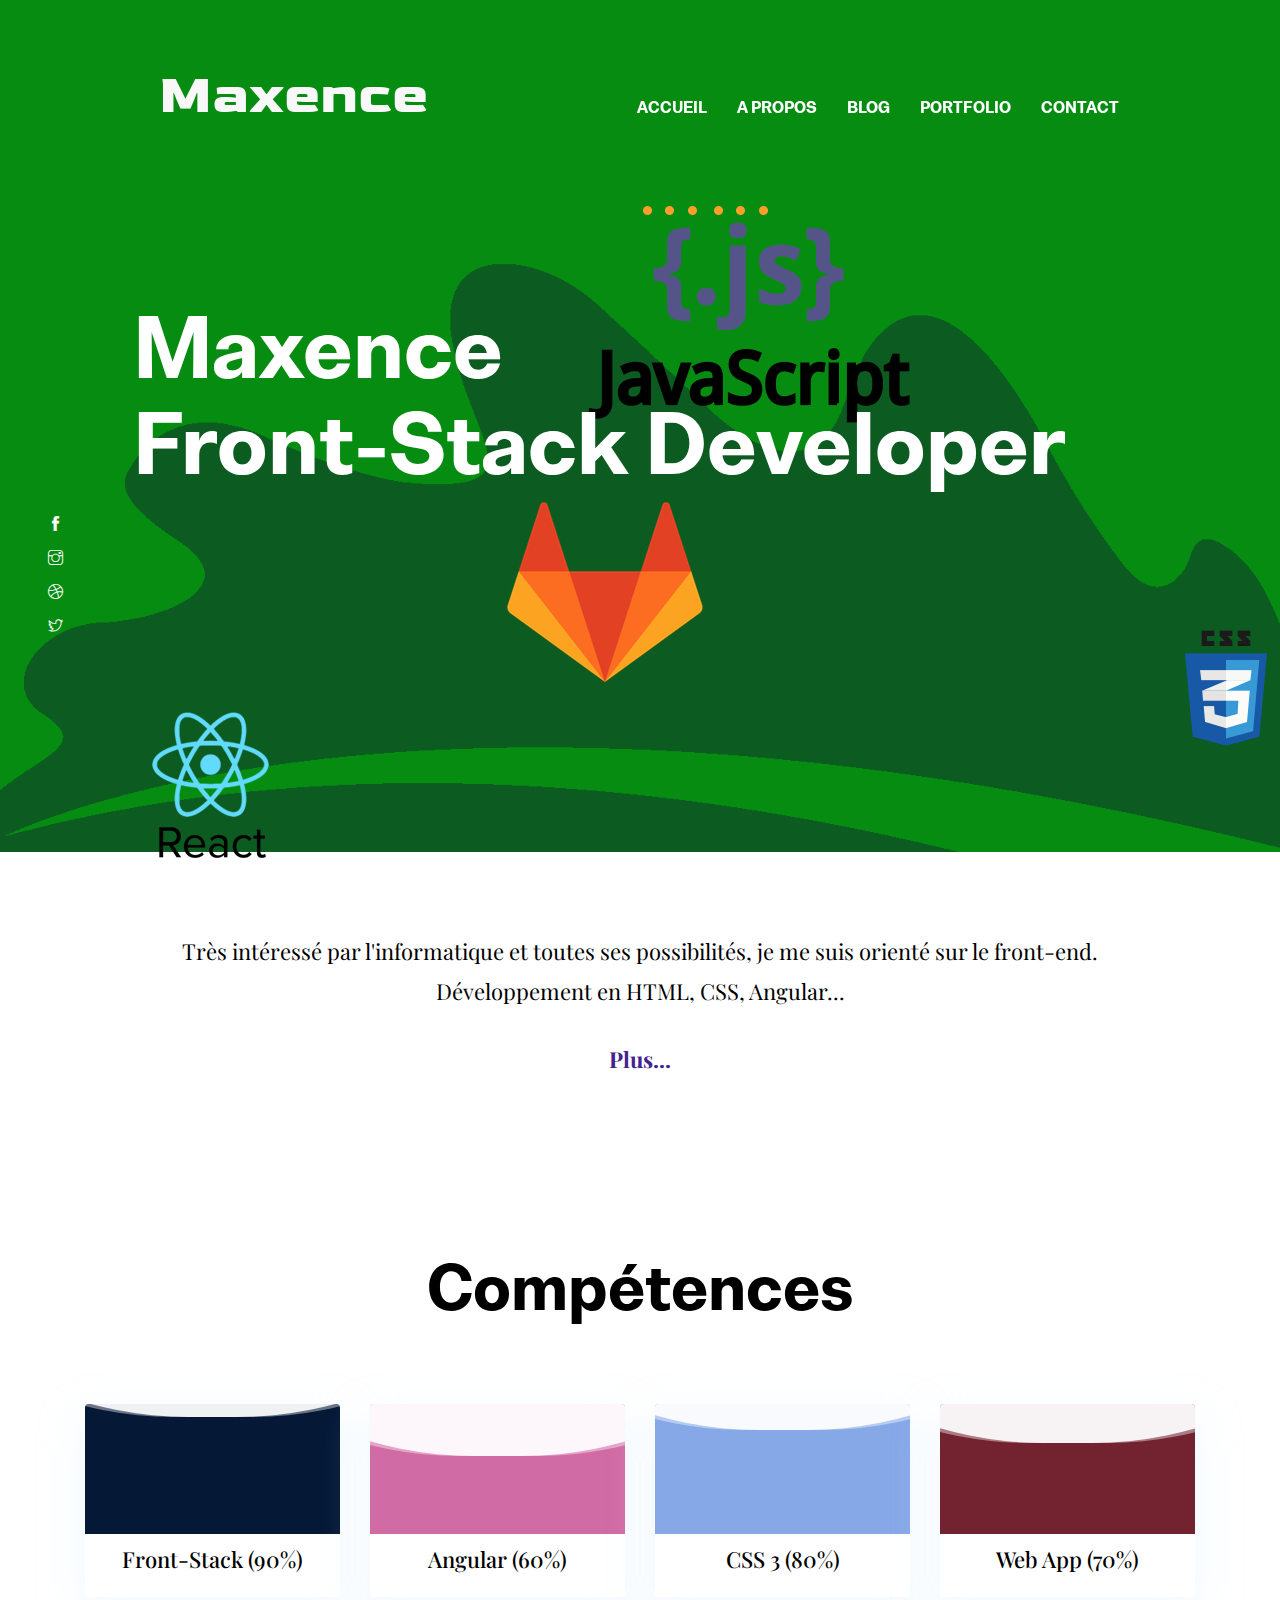
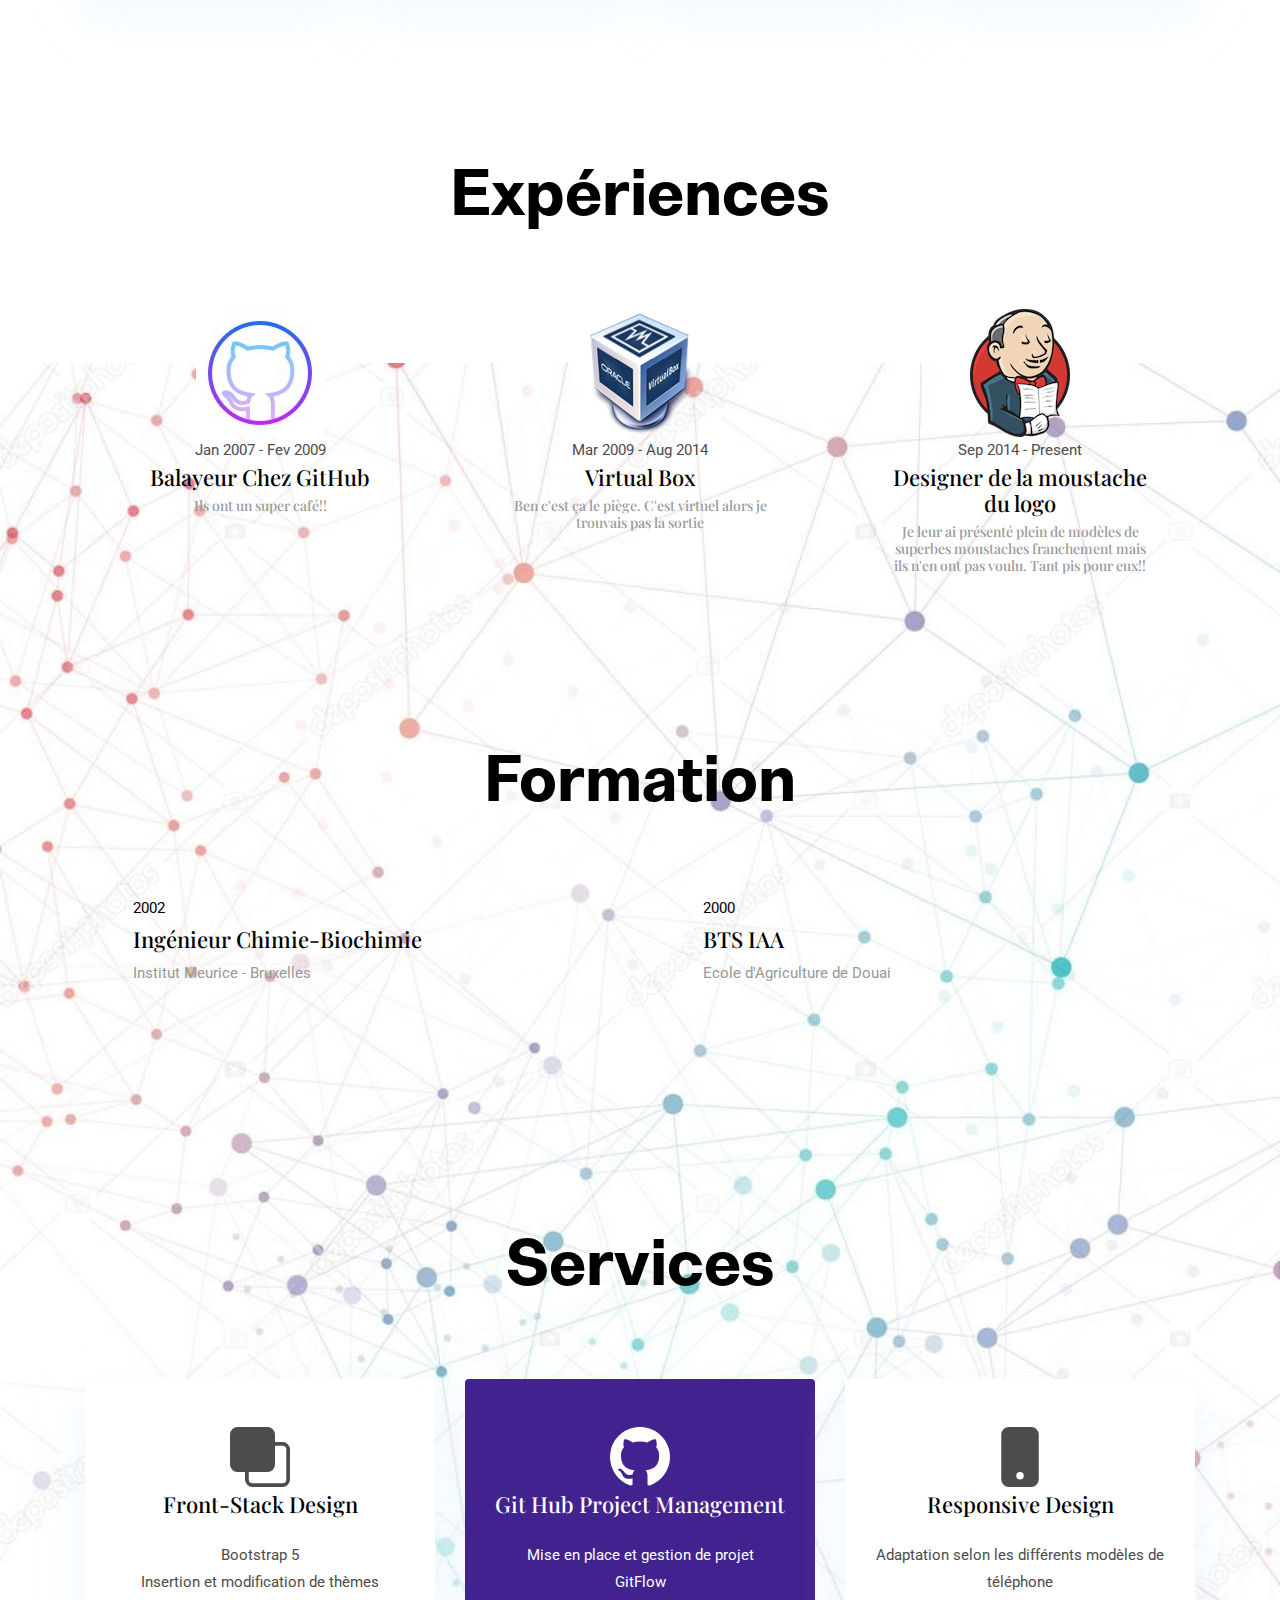
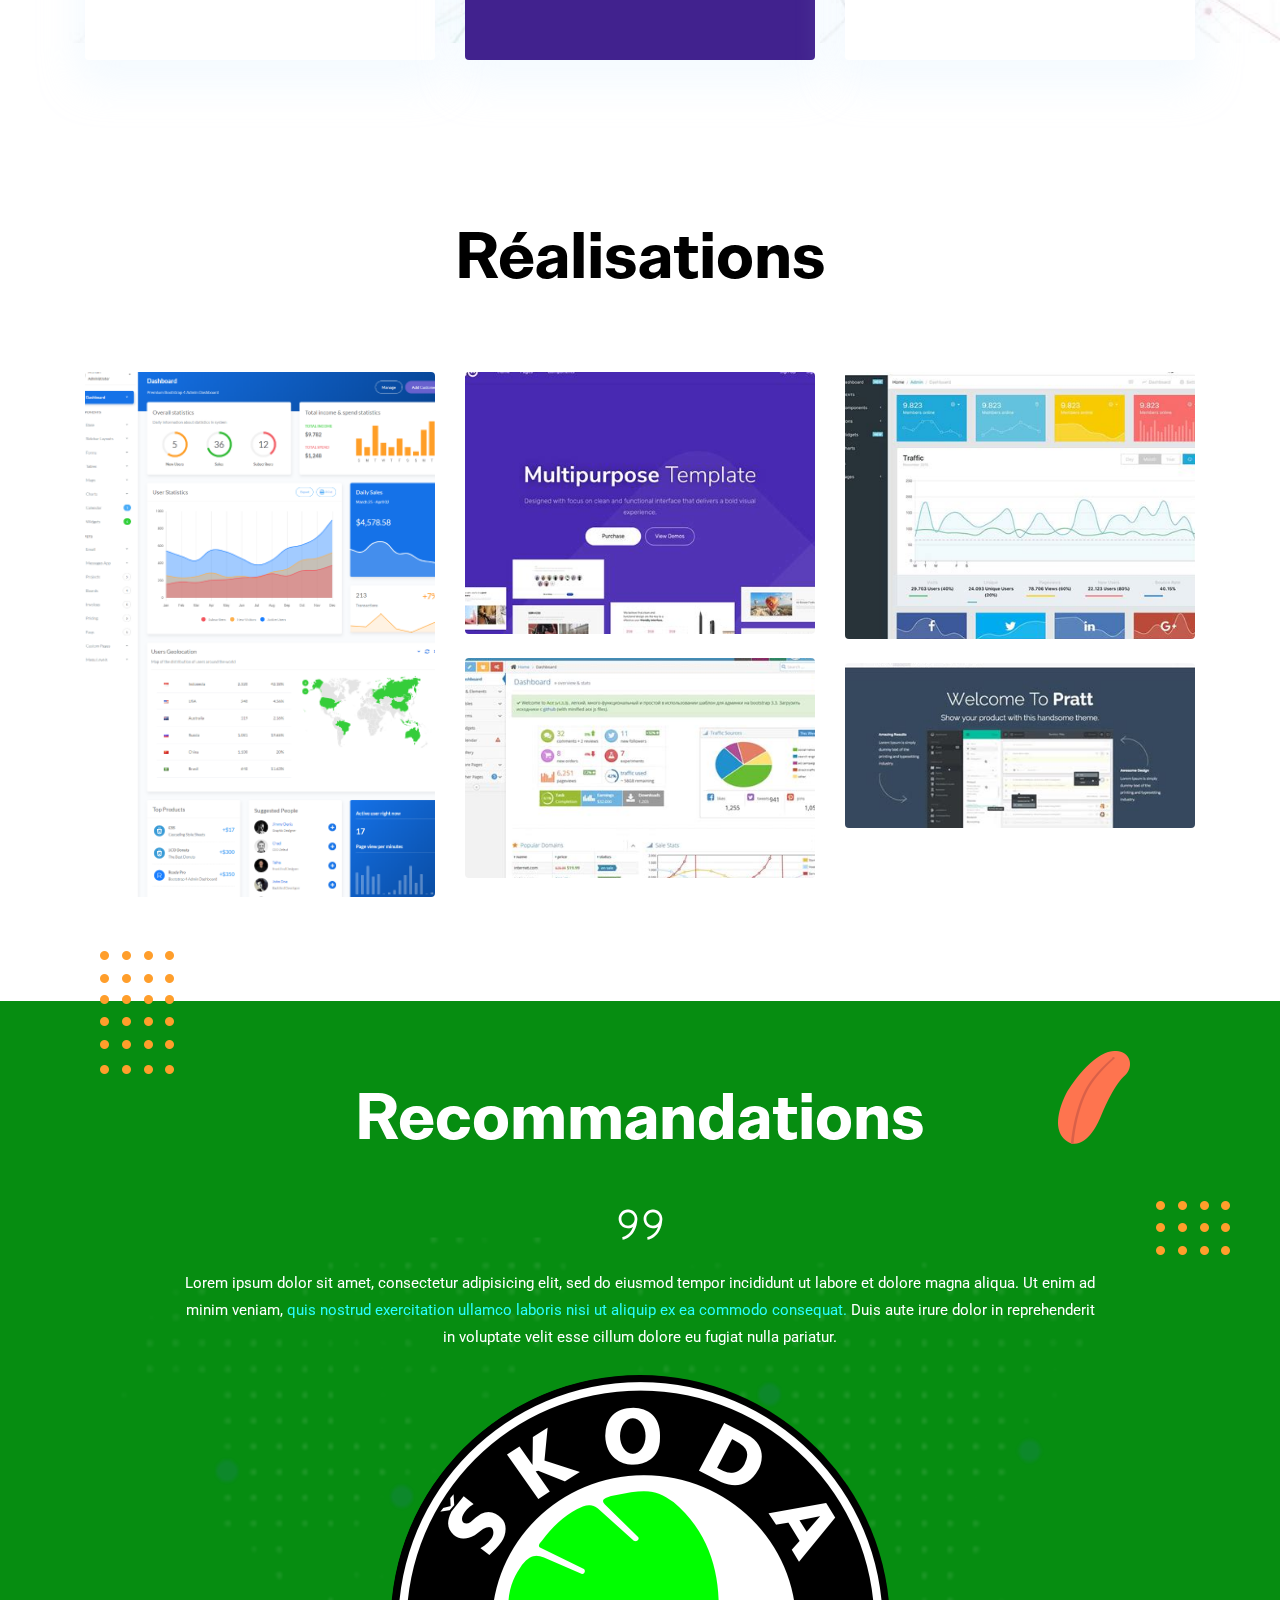
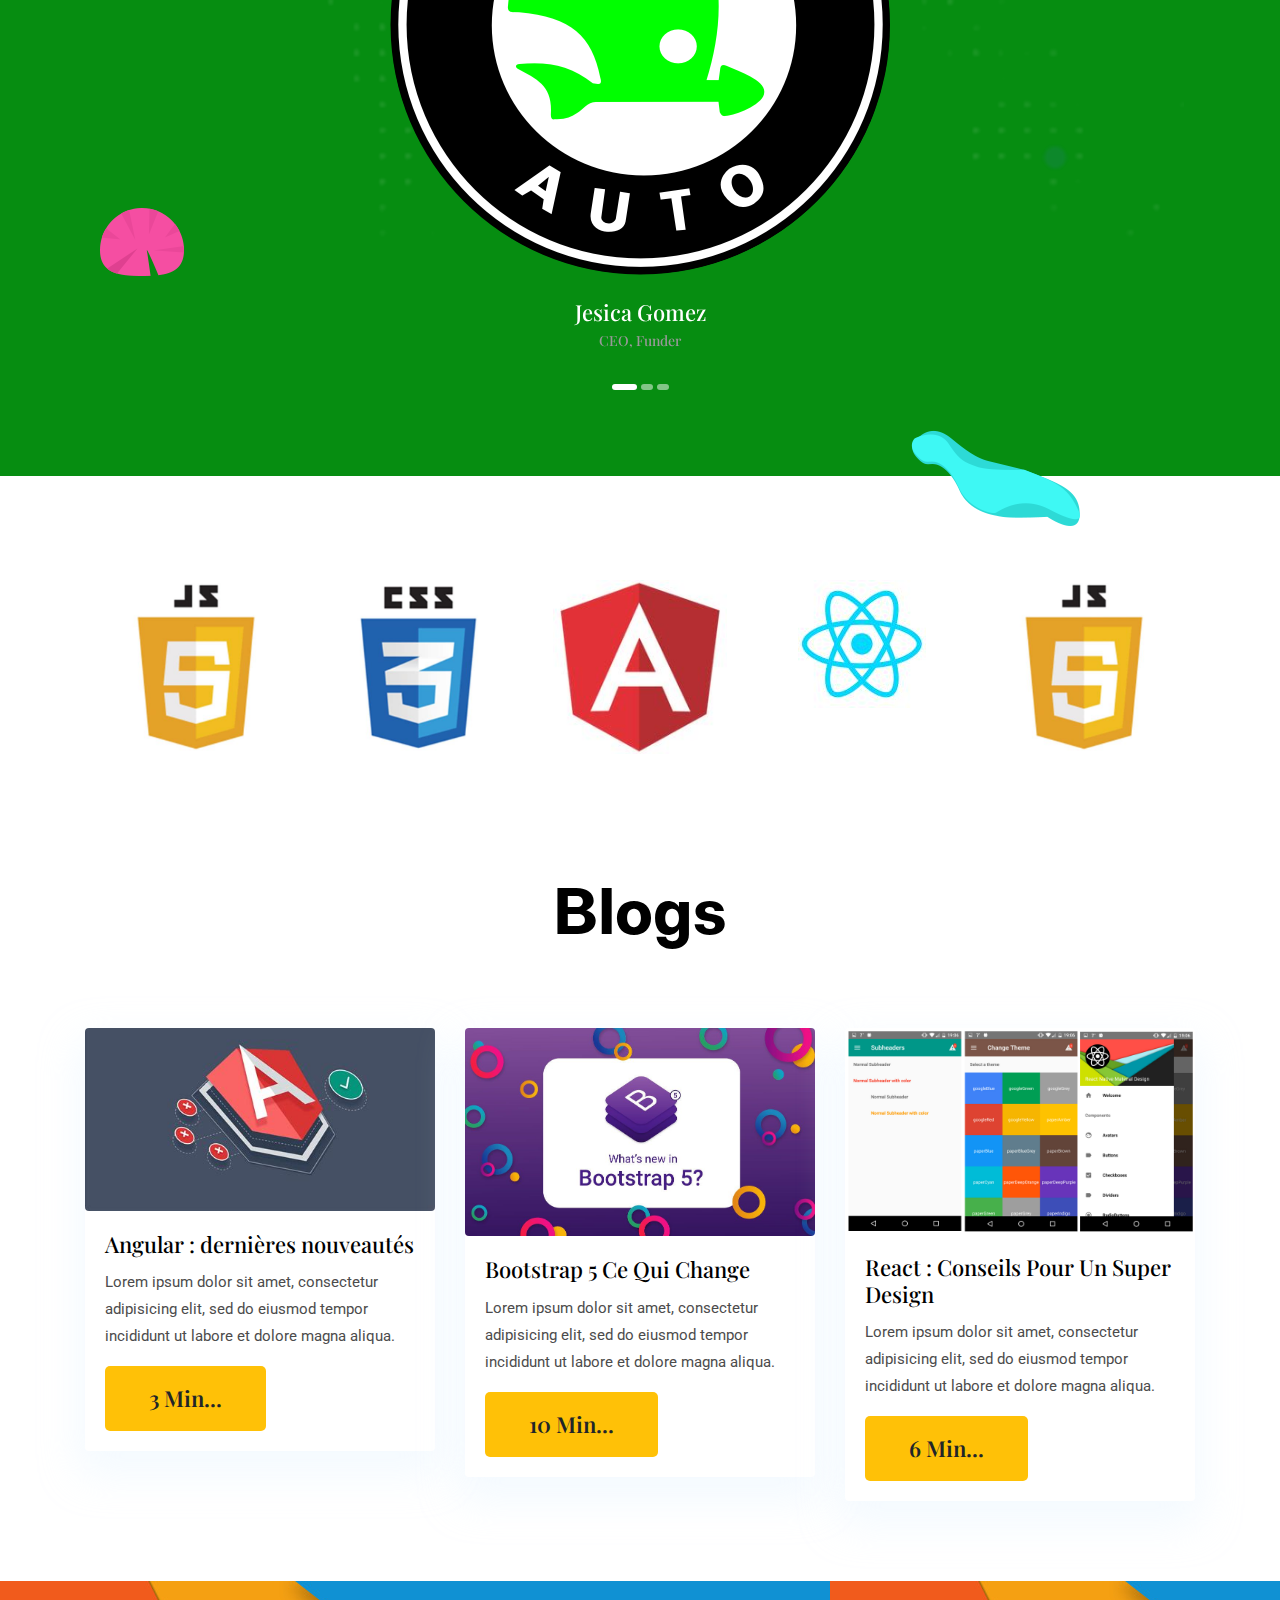
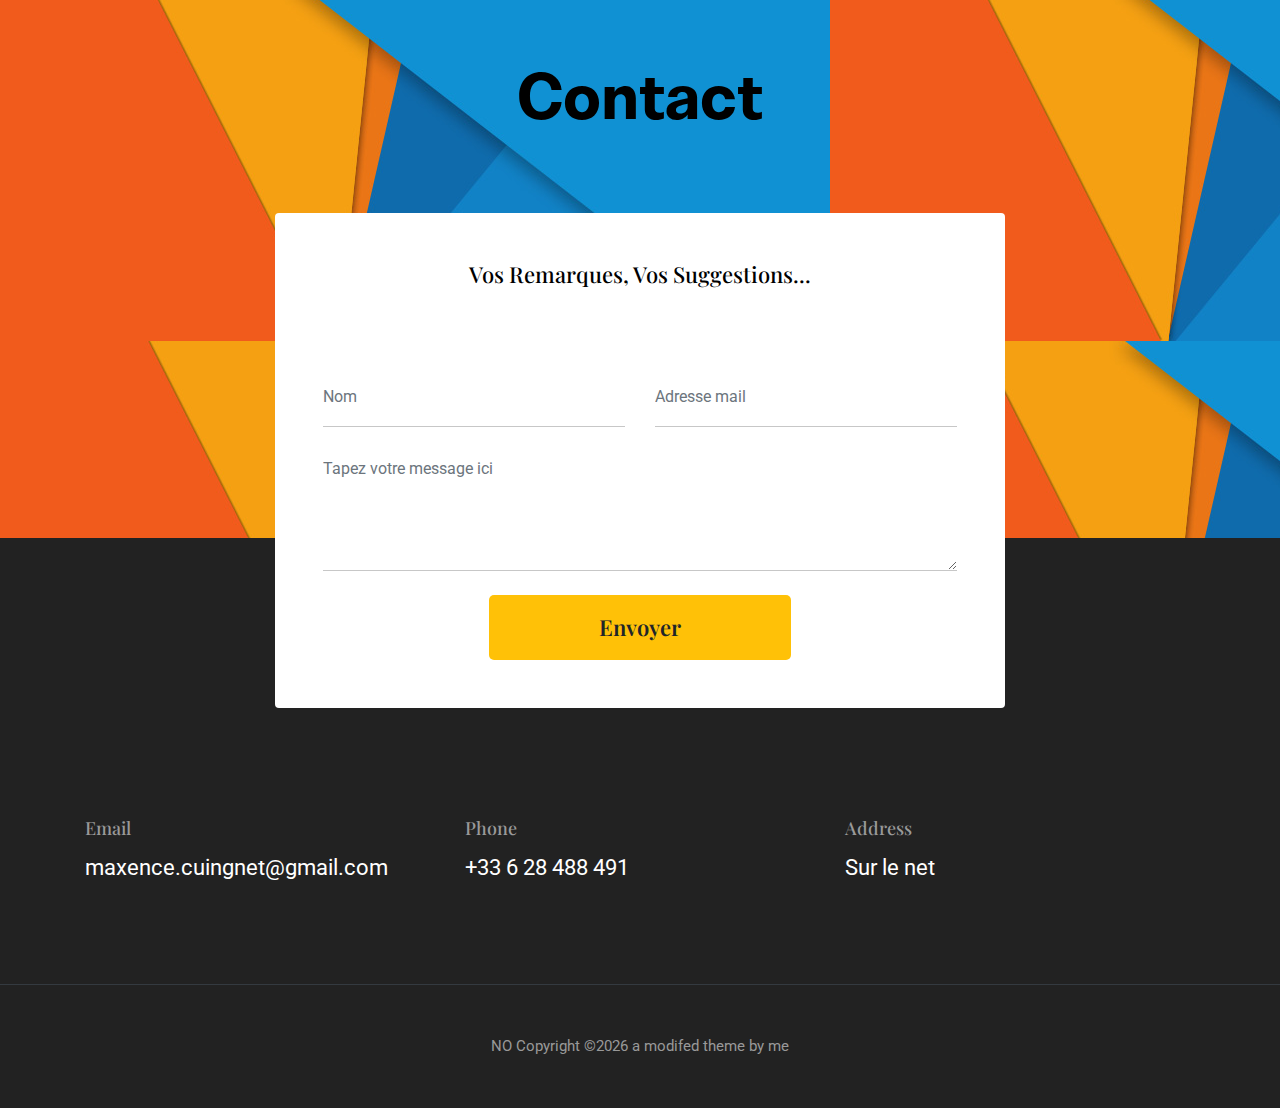
==== commit 78cbac8e: "Optimisation du style" ====
--- a/index.html
+++ b/index.html
@@ -84,13 +84,10 @@
     <img src="images/illustrations/git.png" alt="bg-shape">
   </div>
   <div class="layer" id="l6">
-    <img src="images/illustrations/leaf-cyan.png" alt="bg-shape">
-  </div>
-  <div class="layer" id="l7">
-    <img src="images/illustrations/dots-group-orange.png" alt="bg-shape">
+    <img src="images/experience/reactjs.png" alt="bg-shape">
   </div>
   <div class="layer" id="l8">
-    <img src="images/illustrations/leaf-pink-round.png" alt="bg-shape">
+    <img src="images/experience/git.png" alt="bg-shape">
   </div>
   <div class="layer" id="l9">
     <img src="images/illustrations/css3.png" alt="bg-shape">
@@ -180,22 +177,22 @@
         <h2 class="section-title">Expériences</h2>
       </div>
       <div class="col-lg-3 col-md-4 text-center">
-        <img src="images/experience/icon-1.png" alt="icon">
-        <p class="mb-0">Jan 2007 - Feb 2009</p>
-        <h4>Junior UX Designer</h4>
-        <h6 class="text-light">WEBEX</h6>
+        <img src="images/experience/icon-1.jpg" alt="icon">
+        <p class="mb-0">Jan 2007 - Fev 2009</p>
+        <h4>Balayeur Chez GitHub</h4>
+        <h6 class="text-light">Ils ont un super café!!</h6>
       </div>
       <div class="col-lg-3 col-md-4 text-center">
         <img src="images/experience/icon-2.png" alt="icon">
         <p class="mb-0">Mar 2009 - Aug 2014</p>
-        <h4>UX & UI Designer</h4>
-        <h6 class="text-light">AUGMEDIX</h6>
+        <h4>Virtual Box</h4>
+        <h6 class="text-light">Ben c'est ça le piège. C'est virtuel alors je trouvais pas la sortie</h6>
       </div>
       <div class="col-lg-3 col-md-4 text-center">
         <img src="images/experience/icon-3.png" alt="icon">
         <p class="mb-0">Sep 2014 - Present</p>
-        <h4>Senior UI Designer</h4>
-        <h6 class="text-light">THEMEFISHER</h6>
+        <h4>Designer de la moustache du logo</h4>
+        <h6 class="text-light">Je leur ai présenté plein de modèles de superbes moustaches franchement mais ils n'en ont pas voulu. Tant pis pour eux!!</h6>
       </div>
     </div>
   </div>
@@ -212,7 +209,7 @@
       <div class="col-lg-6 col-md-6 mb-80">
         <div class="d-flex">
           <div class="mr-lg-5 mr-3">
-            <i class="ti-medall icon icon-light icon-bg bg-white shadow rounded-circle d-block"></i>
+            <img src="../CVGitflow/images/experience/chimie.png" alt="">
           </div>
           <div>
             <p class="text-dark mb-1">2002</p>
@@ -224,7 +221,7 @@
       <div class="col-lg-6 col-md-6 mb-80">
         <div class="d-flex">
           <div class="mr-lg-5 mr-3">
-            <i class="ti-medall icon icon-light icon-bg bg-white shadow rounded-circle d-block"></i>
+            <img src="../CVGitflow/images/experience/bts.jpg" alt="">
           </div>
           <div>
             <p class="text-dark mb-1">2000</p>
@@ -233,30 +230,7 @@
           </div>
         </div>
       </div>
-      <div class="col-lg-6 col-md-6 mb-80">
-        <div class="d-flex">
-          <div class="mr-lg-5 mr-3">
-            <i class="ti-medall icon icon-light icon-bg bg-white shadow rounded-circle d-block"></i>
-          </div>
-          <div>
-            <p class="text-dark mb-1">2000</p>
-            <h4>Higher Secondary Certificat</h4>
-            <p class="mb-0 text-light">Cardiff School</p>
-          </div>
-        </div>
-      </div>
-      <div class="col-lg-6 col-md-6 mb-80">
-        <div class="d-flex">
-          <div class="mr-lg-5 mr-3">
-            <i class="ti-medall icon icon-light icon-bg bg-white shadow rounded-circle d-block"></i>
-          </div>
-          <div>
-            <p class="text-dark mb-1">1998</p>
-            <h4>Secondary School Certificate</h4>
-            <p class="mb-0 text-light">Cardiff School</p>
-          </div>
-        </div>
-      </div>
+      
     </div>
   </div>
   <!-- bg image -->
